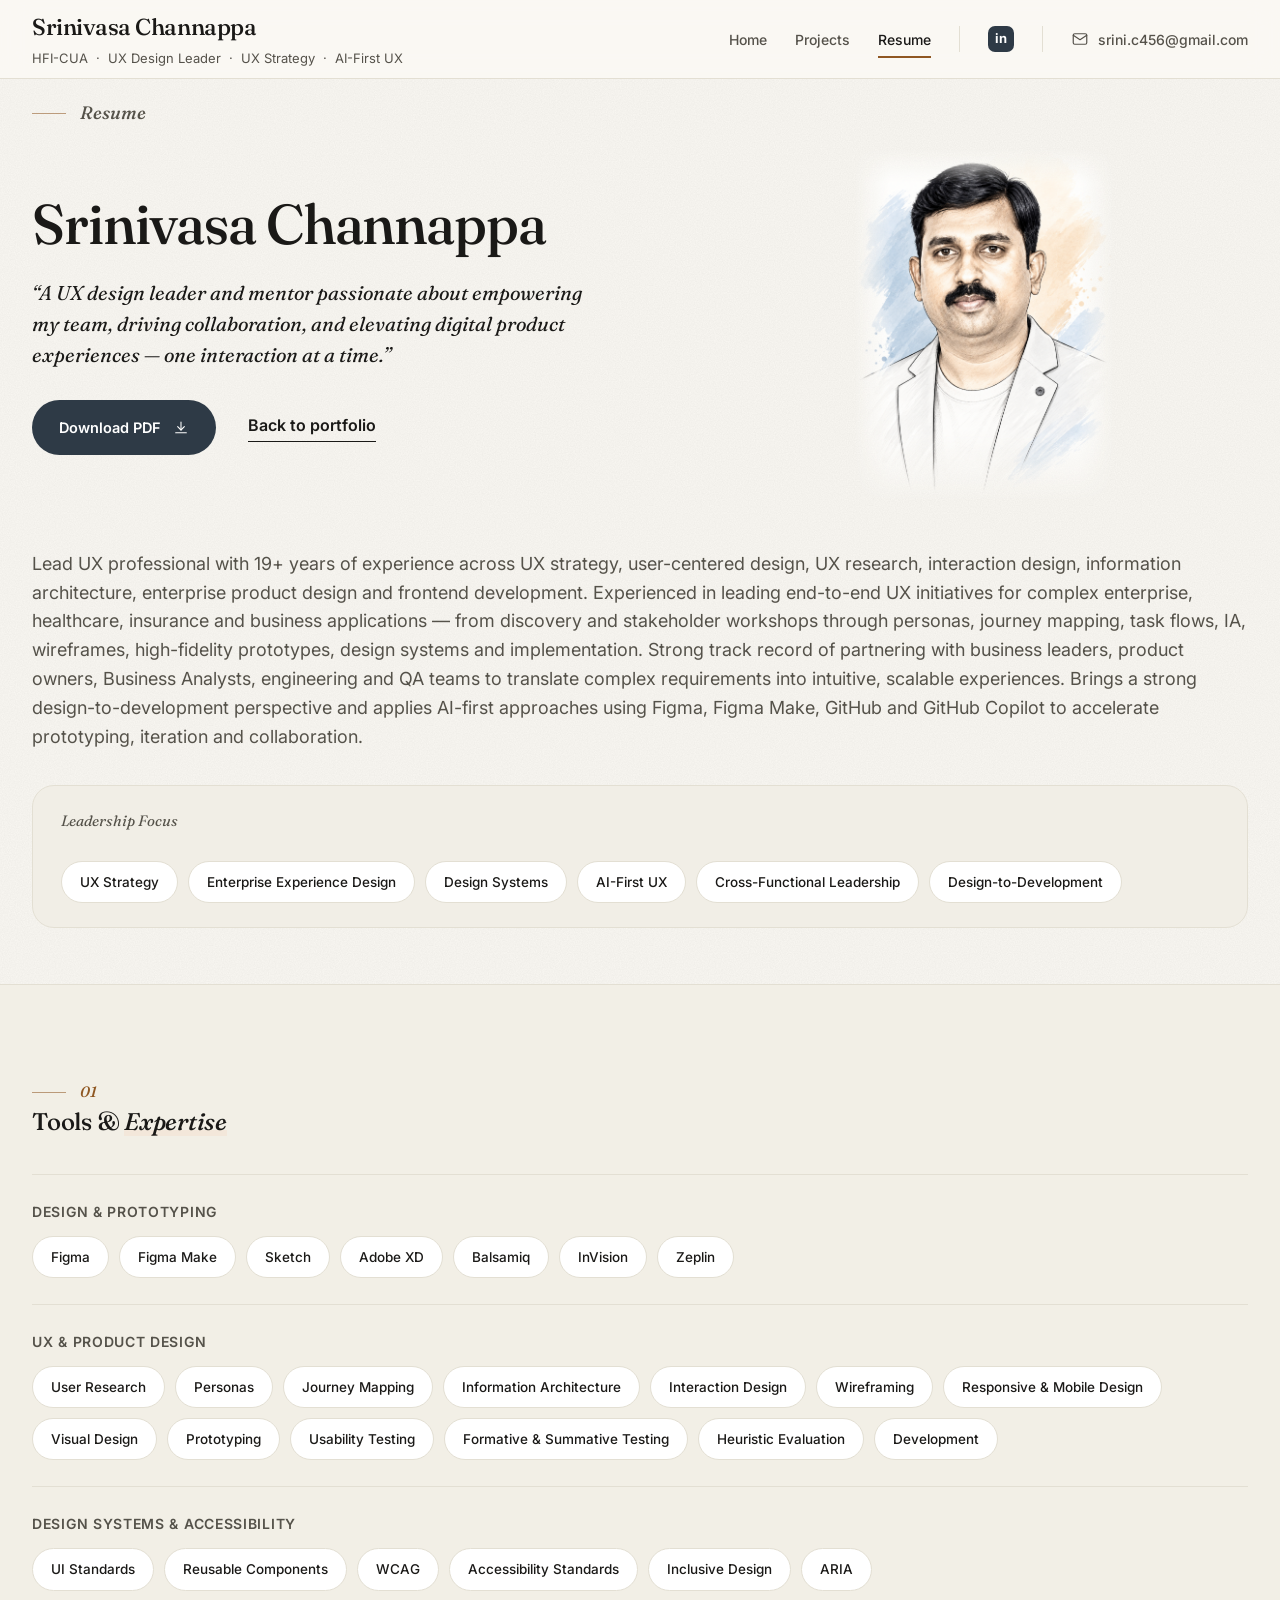
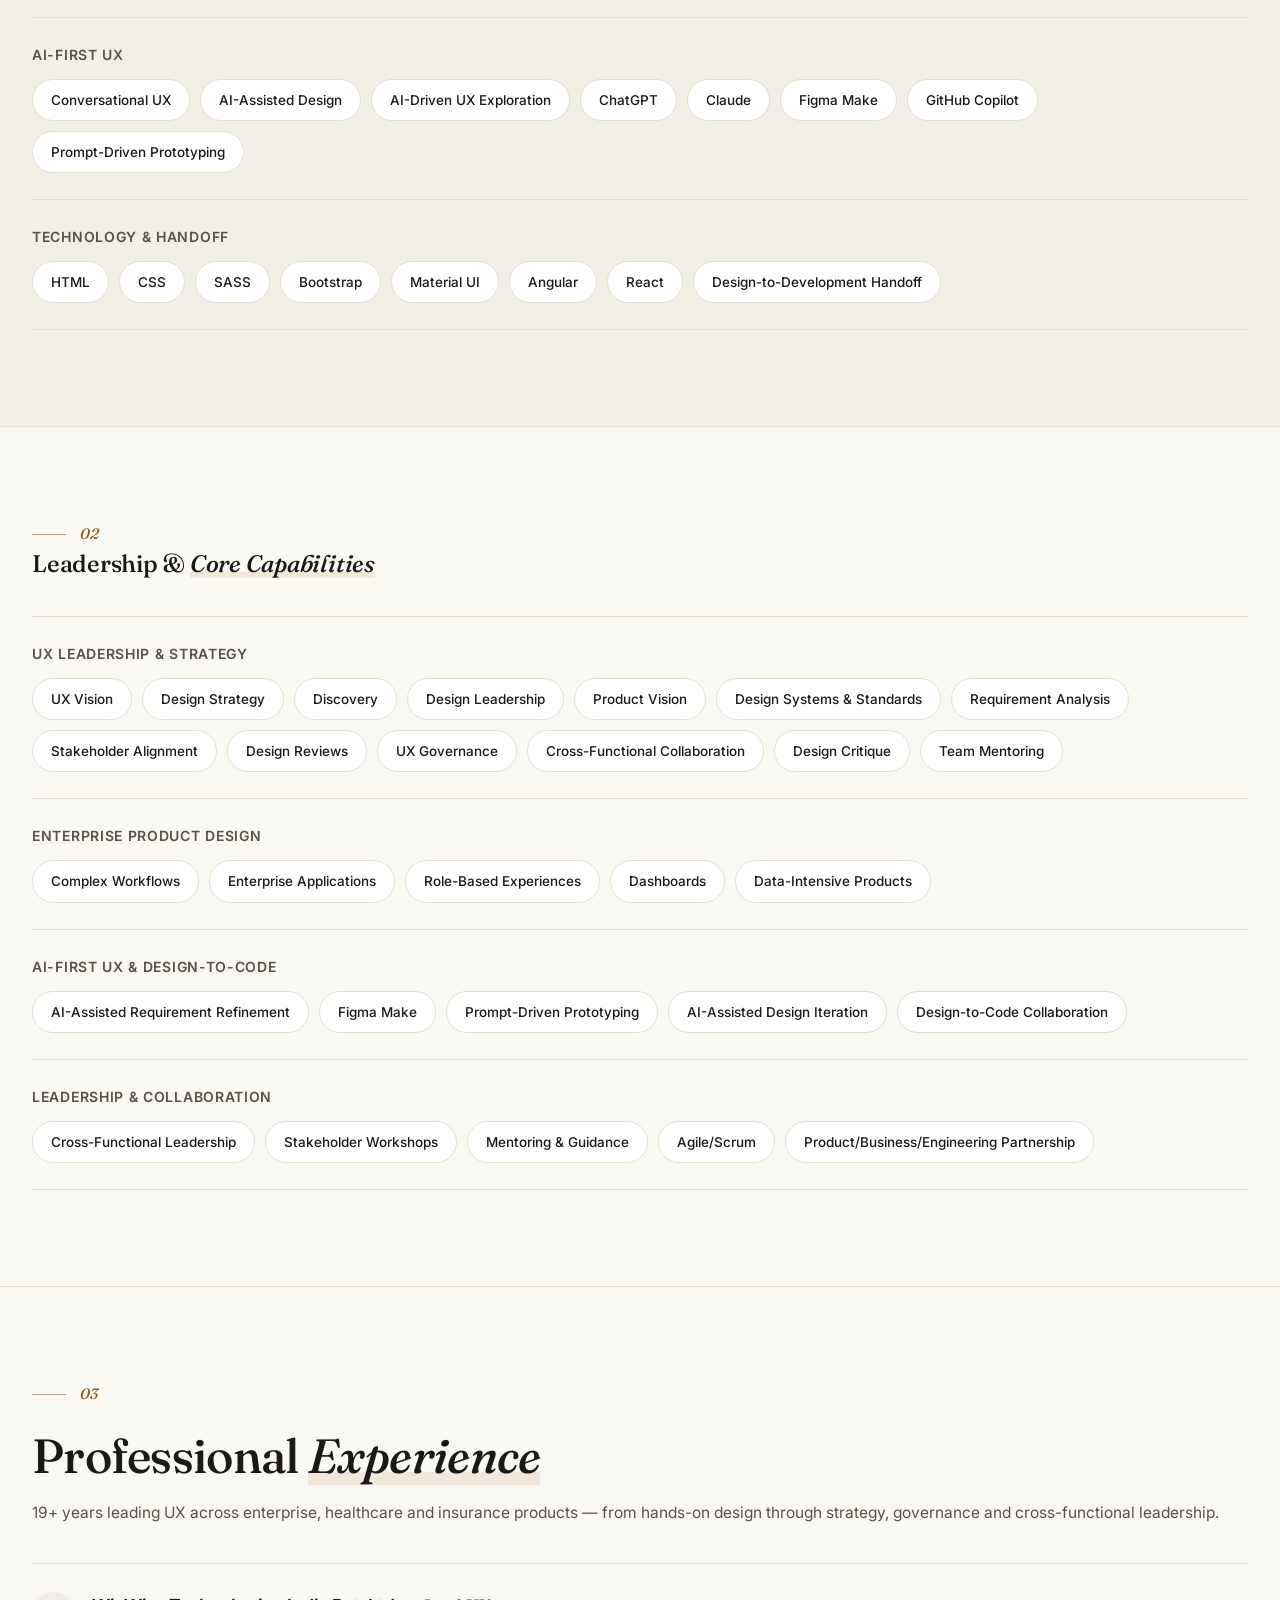
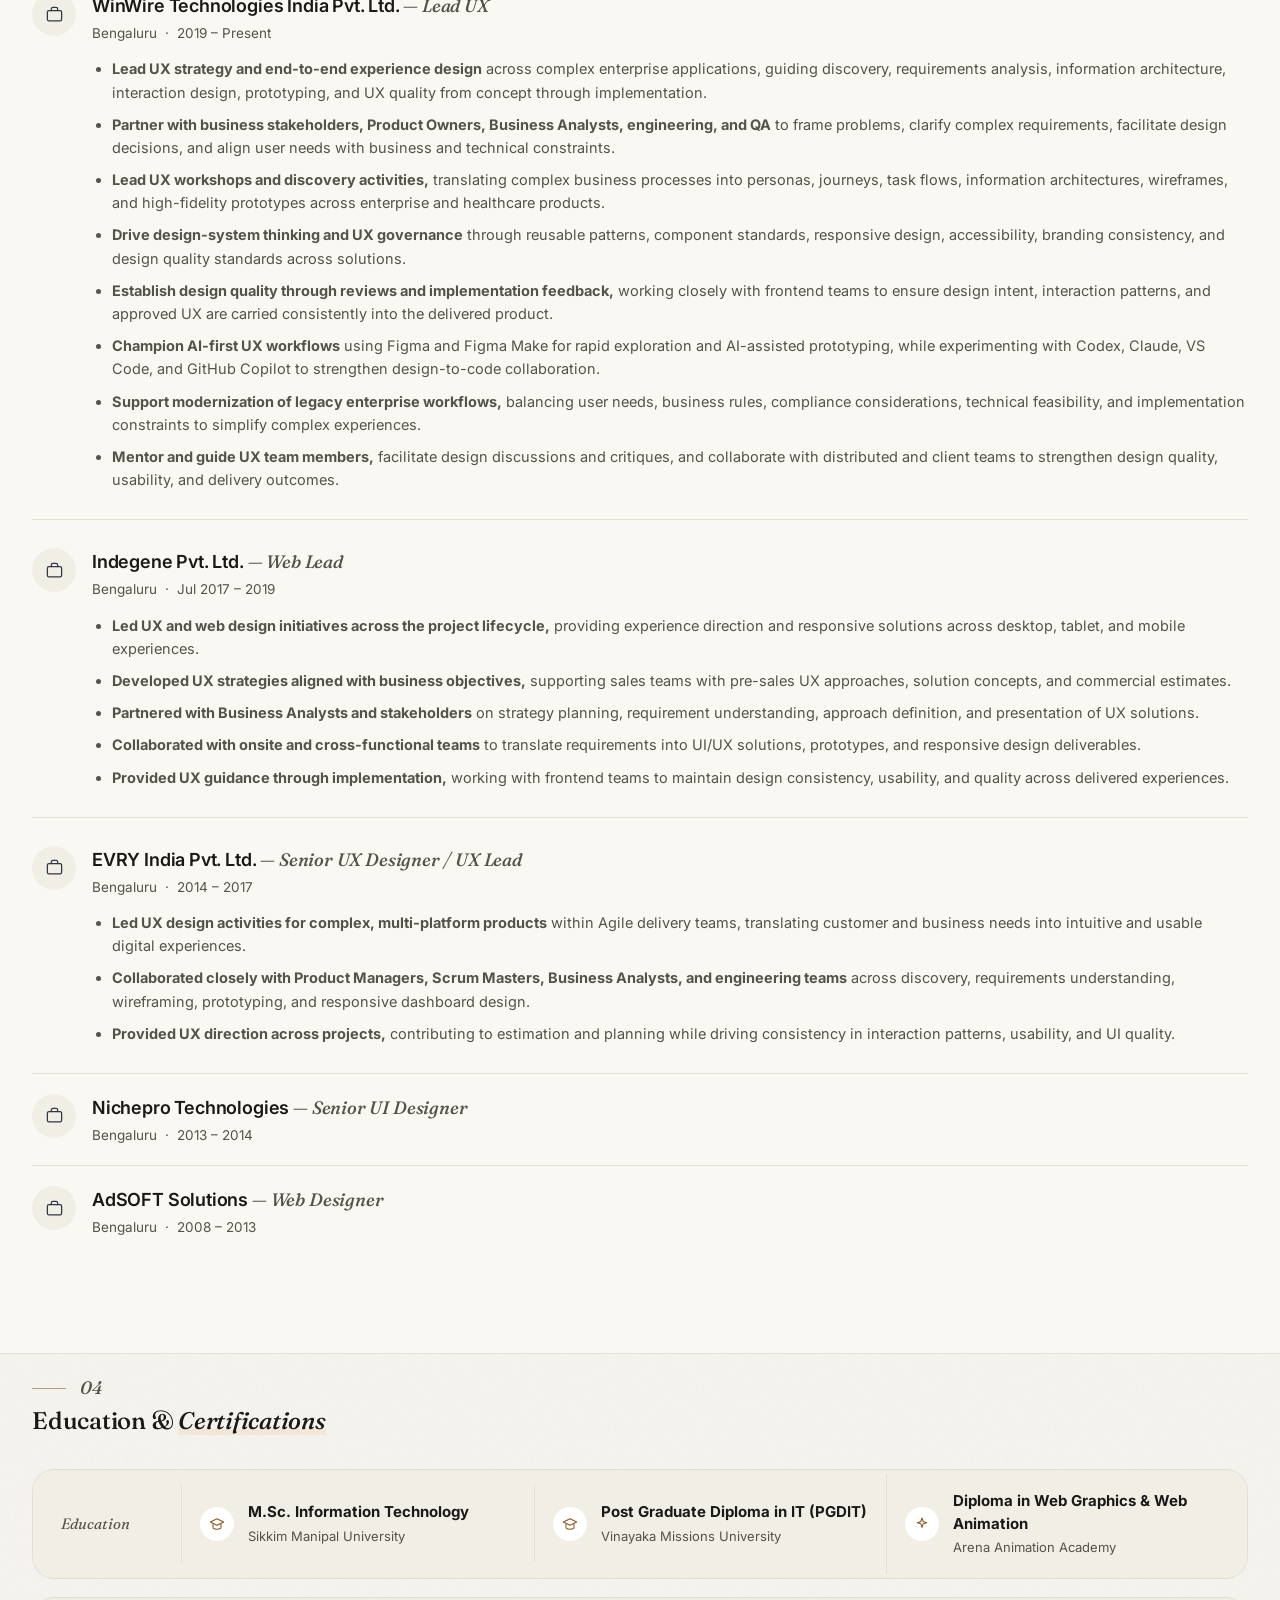
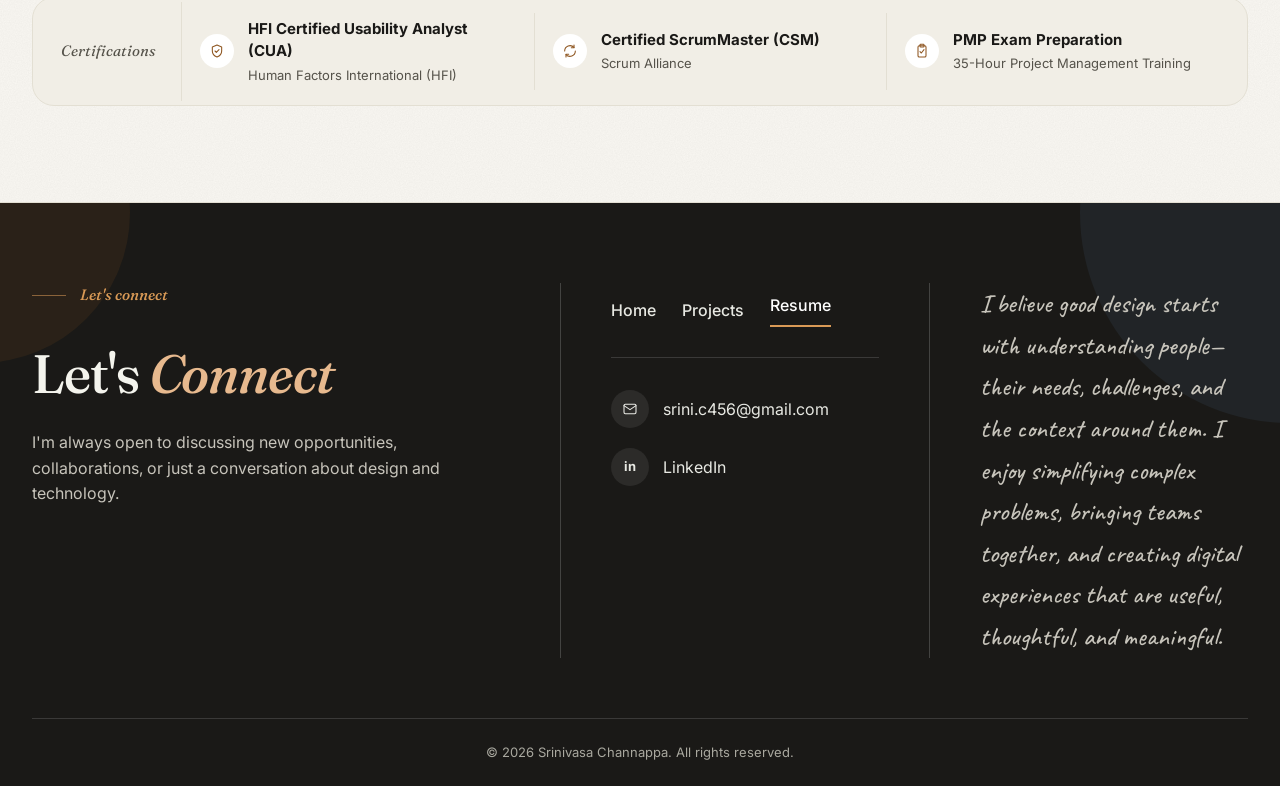
==== resume.html @ 7281a4af "updated resume page" ====
<!DOCTYPE html>
<html lang="en">
<head>
  <meta charset="UTF-8" />
  <meta name="viewport" content="width=device-width, initial-scale=1.0" />
  <meta name="description" content="Srinivasa Channappa — resume. 19+ years leading UX strategy, enterprise product design and AI-first UX practice." />
  <title>Resume | Srinivasa Channappa</title>
  <link rel="preconnect" href="https://fonts.googleapis.com">
  <link rel="preconnect" href="https://fonts.gstatic.com" crossorigin>
  <link href="https://fonts.googleapis.com/css2?family=Fraunces:ital,opsz,wght@0,9..144,400;0,9..144,500;0,9..144,600;1,9..144,500&family=Inter:wght@400;500;600;700&family=Caveat:wght@500;600&display=swap" rel="stylesheet">
  <link rel="stylesheet" href="styles.css?v=4" />
</head>
<body id="top">

<a class="skip-link" href="#main">Skip to main content</a>

<!-- Icon sprite: all interface icons are real inline SVGs (aria-hidden, paired with visible/labelled text) rather than Unicode glyphs. -->
<svg class="sprite" aria-hidden="true" focusable="false">
  <defs>
    <symbol id="icon-menu" viewBox="0 0 24 24"><line x1="3" y1="6" x2="21" y2="6"/><line x1="3" y1="12" x2="21" y2="12"/><line x1="3" y1="18" x2="21" y2="18"/></symbol>
    <symbol id="icon-close" viewBox="0 0 24 24"><line x1="5" y1="5" x2="19" y2="19"/><line x1="19" y1="5" x2="5" y2="19"/></symbol>
    <symbol id="icon-mail" viewBox="0 0 24 24"><rect x="3" y="5" width="18" height="14" rx="2"/><polyline points="3,7 12,13 21,7"/></symbol>
    <symbol id="icon-arrow-right" viewBox="0 0 24 24"><line x1="4" y1="12" x2="19" y2="12"/><polyline points="13,6 19,12 13,18"/></symbol>
    <symbol id="icon-arrow-up" viewBox="0 0 24 24"><line x1="12" y1="20" x2="12" y2="5"/><polyline points="6,11 12,5 18,11"/></symbol>
    <symbol id="icon-download" viewBox="0 0 24 24"><line x1="12" y1="3" x2="12" y2="15"/><polyline points="7,10 12,15 17,10"/><line x1="4" y1="19" x2="20" y2="19"/></symbol>
    <symbol id="icon-shield" viewBox="0 0 24 24"><path d="M12 3l7 3v6c0 4.5-3 7.5-7 9-4-1.5-7-4.5-7-9V6z"/><polyline points="9,12 11,14 15,10"/></symbol>
    <symbol id="icon-refresh" viewBox="0 0 24 24"><path d="M4 12a8 8 0 0 1 14-5.3M20 12a8 8 0 0 1-14 5.3"/><polyline points="18,3 18,7 14,7"/><polyline points="6,21 6,17 10,17"/></symbol>
    <symbol id="icon-clipboard" viewBox="0 0 24 24"><rect x="6" y="4" width="12" height="17" rx="2"/><rect x="9" y="2" width="6" height="4" rx="1"/><polyline points="9,13 11,15 15,10"/></symbol>
    <symbol id="icon-compass" viewBox="0 0 24 24"><circle cx="12" cy="12" r="9"/><polygon points="14.5,9.5 12,12 9.5,14.5"/></symbol>
    <symbol id="icon-layers" viewBox="0 0 24 24"><polyline points="12,3 21,8 12,13 3,8 12,3"/><polyline points="3,13 12,18 21,13"/></symbol>
    <symbol id="icon-search" viewBox="0 0 24 24"><circle cx="10.5" cy="10.5" r="6.5"/><line x1="15.3" y1="15.3" x2="21" y2="21"/></symbol>
    <symbol id="icon-grid" viewBox="0 0 24 24"><rect x="3" y="3" width="8" height="8" rx="1.5"/><rect x="13" y="3" width="8" height="8" rx="1.5"/><rect x="3" y="13" width="8" height="8" rx="1.5"/><rect x="13" y="13" width="8" height="8" rx="1.5"/></symbol>
    <symbol id="icon-users" viewBox="0 0 24 24"><circle cx="9" cy="8" r="3.3"/><path d="M3 20c0-3.3 2.7-6 6-6s6 2.7 6 6"/><circle cx="17" cy="9" r="2.6"/><path d="M15.5 14.2c2.6.4 4.5 2.6 4.5 5.3"/></symbol>
    <symbol id="icon-sparkle" viewBox="0 0 24 24"><path d="M12 3l1.8 5.2L19 10l-5.2 1.8L12 17l-1.8-5.2L5 10l5.2-1.8L12 3z"/></symbol>
    <symbol id="icon-target" viewBox="0 0 24 24"><circle cx="12" cy="12" r="8.5"/><circle cx="12" cy="12" r="5"/><circle cx="12" cy="12" r="1.4" fill="currentColor" stroke="none"/></symbol>
    <symbol id="icon-graduate" viewBox="0 0 24 24"><path d="M12 4L2 9l10 5 10-5-10-5z"/><path d="M6 11.5V17c0 1.4 2.7 3 6 3s6-1.6 6-3v-5.5"/></symbol>
    <symbol id="icon-briefcase" viewBox="0 0 24 24"><rect x="3" y="7" width="18" height="13" rx="2"/><path d="M8 7V5a2 2 0 0 1 2-2h4a2 2 0 0 1 2 2v2"/></symbol>
  </defs>
</svg>

<header class="site-header">
  <div class="container nav-wrap">
    <a class="brand" href="index.html" aria-label="Srinivasa Channappa, home">
      <strong>Srinivasa Channappa</strong>
      <span>HFI-CUA &nbsp;·&nbsp; UX Design Leader &nbsp;·&nbsp; UX Strategy &nbsp;·&nbsp; AI-First UX</span>
    </a>

    <button class="menu-toggle" id="menuToggle" aria-label="Open navigation menu" aria-expanded="false" aria-controls="primaryNav">
      <svg class="icon icon-open" aria-hidden="true"><use href="#icon-menu"/></svg>
      <svg class="icon icon-close" aria-hidden="true"><use href="#icon-close"/></svg>
    </button>

    <nav class="main-nav" id="primaryNav" aria-label="Primary">
      <a href="index.html">Home</a>
      <a href="index.html#work">Projects</a>
      <a class="active" href="resume.html" aria-current="page">Resume</a>
      <span class="nav-divider" role="presentation"></span>
      <a class="nav-icon" href="https://www.linkedin.com/" target="_blank" rel="noopener" aria-label="Srinivasa on LinkedIn (opens in a new tab)">in</a>
      <span class="nav-divider" role="presentation"></span>
      <a class="email-link" href="mailto:srini.c456@gmail.com"><svg class="icon" aria-hidden="true"><use href="#icon-mail"/></svg><span>srini.c456@gmail.com</span></a>
    </nav>
  </div>
</header>

<main id="main">
  <!-- RESUME HERO -->
  <section class="hero section resume-hero">
    <div class="container">
      <p class="section-number"><span aria-hidden="true"></span>Resume</p>
      <div class="hero-grid resume-hero-grid">
        <div>
          <h1>Srinivasa Channappa</h1>
          <p class="resume-quote">&ldquo;A UX design leader and mentor passionate about empowering my team, driving collaboration, and elevating digital product experiences &mdash; one interaction at a time.&rdquo;</p>
          <div class="hero-actions">
            <a class="btn btn-dark" href="assets/Srinivasa-Channappa-Resume.pdf" download>Download PDF <svg class="icon" aria-hidden="true"><use href="#icon-download"/></svg></a>
            <a class="text-link" href="index.html">Back to portfolio</a>
          </div>
        </div>
        <div class="resume-portrait-wrap">
          <div class="resume-portrait" role="img" aria-label="Portrait of Srinivasa Channappa">
            <img src="assets/resume-portrait.png" alt="" />
          </div>
        </div>
      </div>
      <p class="resume-lede">Lead UX professional with 19+ years of experience across UX strategy, user-centered design, UX research, interaction design, information architecture, enterprise product design and frontend development. Experienced in leading end-to-end UX initiatives for complex enterprise, healthcare, insurance and business applications &mdash; from discovery and stakeholder workshops through personas, journey mapping, task flows, IA, wireframes, high-fidelity prototypes, design systems and implementation. Strong track record of partnering with business leaders, product owners, Business Analysts, engineering and QA teams to translate complex requirements into intuitive, scalable experiences. Brings a strong design-to-development perspective and applies AI-first approaches using Figma, Figma Make, GitHub and GitHub Copilot to accelerate prototyping, iteration and collaboration.</p>

      <div class="leadership-focus">
        <span class="focus-title">Leadership Focus</span>
        <div class="tag-cloud focus-cloud">
          <span class="tag-chip">UX Strategy</span>
          <span class="tag-chip">Enterprise Experience Design</span>
          <span class="tag-chip">Design Systems</span>
          <span class="tag-chip">AI-First UX</span>
          <span class="tag-chip">Cross-Functional Leadership</span>
          <span class="tag-chip">Design-to-Development</span>
        </div>
      </div>
    </div>
  </section>

  <!-- TOOLS & EXPERTISE -->
  <section class="section bring" id="tools">
    <div class="container">
      <p class="section-number"><span aria-hidden="true"></span>01</p>
      <h2>Tools &amp; <em class="hl">Expertise</em></h2>

      <div class="tool-groups">
        <div class="tool-group">
          <h3>Design &amp; Prototyping</h3>
          <div class="tag-cloud"><span class="tag-chip">Figma</span><span class="tag-chip">Figma Make</span><span class="tag-chip">Sketch</span><span class="tag-chip">Adobe XD</span><span class="tag-chip">Balsamiq</span><span class="tag-chip">InVision</span><span class="tag-chip">Zeplin</span></div>
        </div>
        <div class="tool-group">
          <h3>UX &amp; Product Design</h3>
          <div class="tag-cloud"><span class="tag-chip">User Research</span><span class="tag-chip">Personas</span><span class="tag-chip">Journey Mapping</span><span class="tag-chip">Information Architecture</span><span class="tag-chip">Interaction Design</span><span class="tag-chip">Wireframing</span><span class="tag-chip">Responsive &amp; Mobile Design</span><span class="tag-chip">Visual Design</span><span class="tag-chip">Prototyping</span><span class="tag-chip">Usability Testing</span><span class="tag-chip">Formative &amp; Summative Testing</span><span class="tag-chip">Heuristic Evaluation</span><span class="tag-chip">Development</span></div>
        </div>
        <div class="tool-group">
          <h3>Design Systems &amp; Accessibility</h3>
          <div class="tag-cloud"><span class="tag-chip">UI Standards</span><span class="tag-chip">Reusable Components</span><span class="tag-chip">WCAG</span><span class="tag-chip">Accessibility Standards</span><span class="tag-chip">Inclusive Design</span><span class="tag-chip">ARIA</span></div>
        </div>
        <div class="tool-group">
          <h3>AI-First UX</h3>
          <div class="tag-cloud"><span class="tag-chip">Conversational UX</span><span class="tag-chip">AI-Assisted Design</span><span class="tag-chip">AI-Driven UX Exploration</span><span class="tag-chip">ChatGPT</span><span class="tag-chip">Claude</span><span class="tag-chip">Figma Make</span><span class="tag-chip">GitHub Copilot</span><span class="tag-chip">Prompt-Driven Prototyping</span></div>
        </div>
        <div class="tool-group">
          <h3>Technology &amp; Handoff</h3>
          <div class="tag-cloud"><span class="tag-chip">HTML</span><span class="tag-chip">CSS</span><span class="tag-chip">SASS</span><span class="tag-chip">Bootstrap</span><span class="tag-chip">Material UI</span><span class="tag-chip">Angular</span><span class="tag-chip">React</span><span class="tag-chip">Design-to-Development Handoff</span></div>
        </div>
      </div>
    </div>
  </section>

  <!-- LEADERSHIP & CORE CAPABILITIES -->
  <section class="section" id="capabilities">
    <div class="container">
      <p class="section-number"><span aria-hidden="true"></span>02</p>
      <h2>Leadership &amp; <em class="hl">Core Capabilities</em></h2>
      <div class="tool-groups capabilities-groups">
        <div class="tool-group">
          <h3>UX Leadership &amp; Strategy</h3>
          <div class="tag-cloud"><span class="tag-chip">UX Vision</span><span class="tag-chip">Design Strategy</span><span class="tag-chip">Discovery</span><span class="tag-chip">Design Leadership</span><span class="tag-chip">Product Vision</span><span class="tag-chip">Design Systems &amp; Standards</span><span class="tag-chip">Requirement Analysis</span><span class="tag-chip">Stakeholder Alignment</span><span class="tag-chip">Design Reviews</span><span class="tag-chip">UX Governance</span><span class="tag-chip">Cross-Functional Collaboration</span><span class="tag-chip">Design Critique</span><span class="tag-chip">Team Mentoring</span></div>
        </div>
        <div class="tool-group">
          <h3>Enterprise Product Design</h3>
          <div class="tag-cloud"><span class="tag-chip">Complex Workflows</span><span class="tag-chip">Enterprise Applications</span><span class="tag-chip">Role-Based Experiences</span><span class="tag-chip">Dashboards</span><span class="tag-chip">Data-Intensive Products</span></div>
        </div>
        <div class="tool-group">
          <h3>AI-First UX &amp; Design-to-Code</h3>
          <div class="tag-cloud"><span class="tag-chip">AI-Assisted Requirement Refinement</span><span class="tag-chip">Figma Make</span><span class="tag-chip">Prompt-Driven Prototyping</span><span class="tag-chip">AI-Assisted Design Iteration</span><span class="tag-chip">Design-to-Code Collaboration</span></div>
        </div>
        <div class="tool-group">
          <h3>Leadership &amp; Collaboration</h3>
          <div class="tag-cloud"><span class="tag-chip">Cross-Functional Leadership</span><span class="tag-chip">Stakeholder Workshops</span><span class="tag-chip">Mentoring &amp; Guidance</span><span class="tag-chip">Agile/Scrum</span><span class="tag-chip">Product/Business/Engineering Partnership</span></div>
        </div>
      </div>
    </div>
  </section>

  <!-- PROFESSIONAL EXPERIENCE -->
  <section class="section process" id="experience">
    <div class="container">
      <p class="section-number"><span aria-hidden="true"></span>03</p>
      <div class="process-heading">
        <h2>Professional <em class="hl">Experience</em></h2>
        <p>19+ years leading UX across enterprise, healthcare and insurance products — from hands-on design through strategy, governance and cross-functional leadership.</p>
      </div>

      <ol class="exp-timeline">
        <li class="exp-entry">
          <div class="exp-head">
            <div class="exp-icon" aria-hidden="true"><svg class="icon"><use href="#icon-briefcase"/></svg></div>
            <div>
              <h3>WinWire Technologies India Pvt. Ltd. <span>— Lead UX</span></h3>
              <p class="exp-meta">Bengaluru &nbsp;·&nbsp; 2019 – Present</p>
            </div>
          </div>
          <ul>
            <li><b>Lead UX strategy and end-to-end experience design</b> across complex enterprise applications, guiding discovery, requirements analysis, information architecture, interaction design, prototyping, and UX quality from concept through implementation.</li>
            <li><b>Partner with business stakeholders, Product Owners, Business Analysts, engineering, and QA</b> to frame problems, clarify complex requirements, facilitate design decisions, and align user needs with business and technical constraints.</li>
            <li><b>Lead UX workshops and discovery activities,</b> translating complex business processes into personas, journeys, task flows, information architectures, wireframes, and high-fidelity prototypes across enterprise and healthcare products.</li>
            <li><b>Drive design-system thinking and UX governance</b> through reusable patterns, component standards, responsive design, accessibility, branding consistency, and design quality standards across solutions.</li>
            <li><b>Establish design quality through reviews and implementation feedback,</b> working closely with frontend teams to ensure design intent, interaction patterns, and approved UX are carried consistently into the delivered product.</li>
            <li><b>Champion AI-first UX workflows</b> using Figma and Figma Make for rapid exploration and AI-assisted prototyping, while experimenting with Codex, Claude, VS Code, and GitHub Copilot to strengthen design-to-code collaboration.</li>
            <li><b>Support modernization of legacy enterprise workflows,</b> balancing user needs, business rules, compliance considerations, technical feasibility, and implementation constraints to simplify complex experiences.</li>
            <li><b>Mentor and guide UX team members,</b> facilitate design discussions and critiques, and collaborate with distributed and client teams to strengthen design quality, usability, and delivery outcomes.</li>
          </ul>
        </li>

        <li class="exp-entry">
          <div class="exp-head">
            <div class="exp-icon" aria-hidden="true"><svg class="icon"><use href="#icon-briefcase"/></svg></div>
            <div>
              <h3>Indegene Pvt. Ltd. <span>— Web Lead</span></h3>
              <p class="exp-meta">Bengaluru &nbsp;·&nbsp; Jul 2017 – 2019</p>
            </div>
          </div>
          <ul>
            <li><b>Led UX and web design initiatives across the project lifecycle,</b> providing experience direction and responsive solutions across desktop, tablet, and mobile experiences.</li>
            <li><b>Developed UX strategies aligned with business objectives,</b> supporting sales teams with pre-sales UX approaches, solution concepts, and commercial estimates.</li>
            <li><b>Partnered with Business Analysts and stakeholders</b> on strategy planning, requirement understanding, approach definition, and presentation of UX solutions.</li>
            <li><b>Collaborated with onsite and cross-functional teams</b> to translate requirements into UI/UX solutions, prototypes, and responsive design deliverables.</li>
            <li><b>Provided UX guidance through implementation,</b> working with frontend teams to maintain design consistency, usability, and quality across delivered experiences.</li>
          </ul>
        </li>

        <li class="exp-entry">
          <div class="exp-head">
            <div class="exp-icon" aria-hidden="true"><svg class="icon"><use href="#icon-briefcase"/></svg></div>
            <div>
              <h3>EVRY India Pvt. Ltd. <span>— Senior UX Designer / UX Lead</span></h3>
              <p class="exp-meta">Bengaluru &nbsp;·&nbsp; 2014 – 2017</p>
            </div>
          </div>
          <ul>
            <li><b>Led UX design activities for complex, multi-platform products</b> within Agile delivery teams, translating customer and business needs into intuitive and usable digital experiences.</li>
            <li><b>Collaborated closely with Product Managers, Scrum Masters, Business Analysts, and engineering teams</b> across discovery, requirements understanding, wireframing, prototyping, and responsive dashboard design.</li>
            <li><b>Provided UX direction across projects,</b> contributing to estimation and planning while driving consistency in interaction patterns, usability, and UI quality.</li>
          </ul>
        </li>

        <li class="exp-entry exp-entry-compact">
          <div class="exp-head">
            <div class="exp-icon" aria-hidden="true"><svg class="icon"><use href="#icon-briefcase"/></svg></div>
            <div>
              <h3>Nichepro Technologies <span>— Senior UI Designer</span></h3>
              <p class="exp-meta">Bengaluru &nbsp;·&nbsp; 2013 – 2014</p>
            </div>
          </div>
        </li>

        <li class="exp-entry exp-entry-compact">
          <div class="exp-head">
            <div class="exp-icon" aria-hidden="true"><svg class="icon"><use href="#icon-briefcase"/></svg></div>
            <div>
              <h3>AdSOFT Solutions <span>— Web Designer</span></h3>
              <p class="exp-meta">Bengaluru &nbsp;·&nbsp; 2008 – 2013</p>
            </div>
          </div>
        </li>
      </ol>
    </div>
  </section>

  <!-- EDUCATION & CERTIFICATIONS -->
  <section class="hero section" id="credentials-section">
    <div class="container">
      <p class="section-number"><span aria-hidden="true"></span>04</p>
      <h2>Education &amp; <em class="hl">Certifications</em></h2>
    </div>
    <div class="container credentials-wrap">
      <div class="credentials credentials-3">
        <span class="cred-title">Education</span>
        <div class="cred"><span class="cred-icon"><svg class="icon" aria-hidden="true"><use href="#icon-graduate"/></svg></span><span><strong>M.Sc. Information Technology</strong><small>Sikkim Manipal University</small></span></div>
        <div class="cred"><span class="cred-icon"><svg class="icon" aria-hidden="true"><use href="#icon-graduate"/></svg></span><span><strong>Post Graduate Diploma in IT (PGDIT)</strong><small>Vinayaka Missions University</small></span></div>
        <div class="cred"><span class="cred-icon"><svg class="icon" aria-hidden="true"><use href="#icon-sparkle"/></svg></span><span><strong>Diploma in Web Graphics &amp; Web Animation</strong><small>Arena Animation Academy</small></span></div>
      </div>
    </div>
    <div class="container credentials-wrap">
      <div class="credentials credentials-3">
        <span class="cred-title">Certifications</span>
        <div class="cred"><span class="cred-icon"><svg class="icon" aria-hidden="true"><use href="#icon-shield"/></svg></span><span><strong>HFI Certified Usability Analyst (CUA)</strong><small>Human Factors International (HFI)</small></span></div>
        <div class="cred"><span class="cred-icon"><svg class="icon" aria-hidden="true"><use href="#icon-refresh"/></svg></span><span><strong>Certified ScrumMaster (CSM)</strong><small>Scrum Alliance</small></span></div>
        <div class="cred"><span class="cred-icon"><svg class="icon" aria-hidden="true"><use href="#icon-clipboard"/></svg></span><span><strong>PMP Exam Preparation</strong><small>35-Hour Project Management Training</small></span></div>
      </div>
    </div>
  </section>
</main>

<!-- FOOTER -->
<footer class="footer" id="contact">
  <div class="container footer-main">
    <div class="footer-copy">
      <p class="eyebrow"><span aria-hidden="true"></span>Let's connect</p>
      <h2>Let's <em class="hl">Connect</em></h2>
      <p>I'm always open to discussing new opportunities, collaborations, or just a conversation about design and technology.</p>
    </div>
    <div class="footer-contact">
      <nav class="footer-links" aria-label="Footer">
        <a href="index.html">Home</a><a href="index.html#work">Projects</a><a class="active" href="resume.html" aria-current="page">Resume</a>
      </nav>
      <a href="mailto:srini.c456@gmail.com"><span class="footer-icon"><svg class="icon" aria-hidden="true"><use href="#icon-mail"/></svg></span> srini.c456@gmail.com</a>
      <a href="https://www.linkedin.com/" target="_blank" rel="noopener"><span class="footer-icon" aria-hidden="true">in</span> LinkedIn</a>
    </div>
    <div class="footer-note">
      <p class="handwritten">I believe good design starts with understanding people&mdash;their needs, challenges, and the context around them. I enjoy simplifying complex problems, bringing teams together, and creating digital experiences that are useful, thoughtful, and meaningful.</p>
    </div>
  </div>
  <div class="container footer-bottom">
    <span>© 2026 Srinivasa Channappa. All rights reserved.</span>
  </div>
</footer>

<button class="to-top" id="toTop" aria-label="Scroll back to top"><svg class="icon" aria-hidden="true"><use href="#icon-arrow-up"/></svg></button>
<div class="toast" id="toast" role="status" aria-live="polite"></div>
<script src="script.js?v=4"></script>
</body>
</html>
---- styles.css ----
/* =========================================================
   Design tokens — warm editorial palette, verified WCAG AA
   ========================================================= */
:root{
  --paper:#faf8f3;       /* page background */
  --surface:#ffffff;     /* card surfaces */
  --surface-2:#f1eee6;   /* soft section tint / icon chips */
  --ink:#1a1917;         /* primary text */
  --ink-2:#55524a;       /* secondary text */
  --line:#e3dfd3;        /* hairline borders, decorative */
  --line-strong:#cfc9b8; /* functional borders (hover states) */
  --brand:#2e3a46;       /* deep slate — primary accent, buttons */
  --brand-dark:#1f2830;  /* brand hover */
  --brand-soft:#e4e8ea;  /* brand tint background */
  --accent:#8f5722;      /* warm clay — used sparingly */
  --accent-soft:#f3e7da; /* accent tint background */
  --footer-bg:#1a1917;
  --footer-ink-2:#c7c4bb;
  --band:#f2efe6;        /* alternate section band, one notch deeper than paper */
  --focus:#1450c4;       /* visible focus ring, meets 3:1 on paper & white */
  --max:1224px;
  --radius-lg:22px;
  --radius-md:16px;
  --shadow:0 10px 30px rgba(26,25,23,.08);
  --shadow-lift:0 18px 42px -16px rgba(26,25,23,.26);
  --ease:cubic-bezier(.22,.61,.36,1);
}

/* =========================================================
   Base
   ========================================================= */
*{box-sizing:border-box}
html{scroll-behavior:smooth}
body{
  margin:0;background:var(--paper);color:var(--ink);
  font-family:'Inter',-apple-system,BlinkMacSystemFont,'Segoe UI',sans-serif;
  -webkit-font-smoothing:antialiased;line-height:1.5;
}
a{color:inherit;text-decoration:none}
button{font:inherit;cursor:pointer;background:none}
img{max-width:100%;display:block}
h1,h2,h3,h4{font-family:'Fraunces',Georgia,serif;font-weight:500;letter-spacing:-.01em;margin:0}
.container{width:min(var(--max),calc(100% - 64px));margin:auto}
.section{position:relative;padding:96px 0;border-bottom:1px solid var(--line)}
/* Alternating background bands so each fold reads as its own segment while scrolling */
.bring{background:var(--band)}
.work{background:var(--band)}

/* Skip link */
.skip-link{
  position:absolute;left:16px;top:-60px;z-index:1000;background:var(--ink);color:#fff;
  padding:12px 20px;border-radius:10px;font-size:14px;font-weight:600;transition:top .2s var(--ease);
}
.skip-link:focus{top:16px}

/* Focus visibility — consistent, high-contrast ring everywhere */
:focus{outline:none}
a:focus-visible,button:focus-visible,[tabindex]:focus-visible,input:focus-visible{
  outline:2.5px solid var(--focus);outline-offset:3px;border-radius:6px;
}
.portrait-ring:focus-visible{outline-offset:6px}

/* Icons */
.icon{width:18px;height:18px;fill:none;stroke:currentColor;stroke-width:1.6;stroke-linecap:round;stroke-linejoin:round;flex:none;vertical-align:-3px}
.sprite{position:absolute;width:0;height:0;overflow:hidden}

/* =========================================================
   Header
   ========================================================= */
.site-header{position:sticky;top:0;z-index:100;background:rgba(250,248,243,.92);backdrop-filter:blur(14px);border-bottom:1px solid var(--line)}
.nav-wrap{min-height:78px;display:flex;align-items:center;justify-content:space-between;gap:30px}
.brand{display:flex;flex-direction:column;gap:5px}
.brand strong{font-family:'Fraunces',serif;font-size:23px;letter-spacing:-.02em;font-weight:500}
.brand span{font-size:13px;color:var(--ink-2)}
.main-nav{display:flex;align-items:center;gap:28px;font-size:14px;font-weight:500;color:var(--ink-2)}
.main-nav a{position:relative;padding:10px 0}
.main-nav a:hover,.main-nav .active{color:var(--ink)}
.main-nav .active:after{content:"";position:absolute;left:0;right:0;bottom:2px;height:2px;background:var(--accent)}
.nav-icon{width:26px;height:26px;border-radius:7px;background:var(--brand);color:#fff!important;display:grid;place-items:center;font-weight:700;font-size:13px;padding:0!important}
.nav-icon:hover{background:var(--brand-dark)}
.nav-divider{height:26px;width:1px;background:var(--line)}
.email-link{display:flex;align-items:center;gap:9px}
.menu-toggle{display:none;border:0;padding:6px;color:var(--ink);border-radius:8px}
.menu-toggle .icon{width:22px;height:22px}
.menu-toggle .icon-close{display:none}
.menu-toggle[aria-expanded="true"] .icon-open{display:none}
.menu-toggle[aria-expanded="true"] .icon-close{display:inline-block}

/* =========================================================
   Hero
   ========================================================= */
.hero{padding-top:20px;position:relative}
.hero::before{
  content:"";position:absolute;inset:0;
  background-image:url("[data-uri]");
  background-repeat:repeat;background-size:220px 220px;opacity:.05;mix-blend-mode:multiply;pointer-events:none;z-index:0;
}
.hero > .container{position:relative;z-index:1}
.hero-grid{display:grid;grid-template-columns:1.05fr .95fr;min-height:500px;align-items:center;gap:35px}

.eyebrow,.section-number{
  font-family:'Fraunces',serif;font-style:italic;font-size:15px;color:var(--accent);
  display:flex;align-items:center;gap:14px;margin:0;font-weight:500;
}
.eyebrow span,.section-number span{width:34px;height:1px;background:var(--accent);display:inline-block;opacity:.55}

.hero h1{font-size:56px;line-height:1.08;letter-spacing:-.02em;margin:30px 0 22px;max-width:700px;font-weight:500}
.hero p{font-size:18px;line-height:1.6;color:var(--ink-2);max-width:640px;margin:0}
.love-line{font-family:'Fraunces',serif;font-style:italic;font-size:22px!important;color:var(--ink)!important;margin-top:18px!important}
.hero-actions{display:flex;align-items:center;gap:32px;margin-top:30px;flex-wrap:wrap}

/* Highlight treatment — an italic serif + hand-drawn underline instead of a flat color swap */
em.hl{
  font-style:italic;font-weight:500;color:var(--ink);position:relative;background-image:linear-gradient(transparent 78%,var(--accent-soft) 78%);
}
.footer em.hl{background-image:none;color:#e7b98e}

.btn{display:inline-flex;align-items:center;justify-content:center;gap:12px;padding:16px 26px;border-radius:999px;font-weight:600;font-size:14.5px;transition:.25s var(--ease);border:1px solid transparent}
.btn .icon{width:16px;height:16px}
.btn-dark{background:var(--brand);color:#fff}
.btn-dark:hover{background:var(--brand-dark);transform:translateY(-2px);box-shadow:var(--shadow-lift)}
.text-link{font-weight:600;border-bottom:1.5px solid var(--ink);padding-bottom:4px;display:inline-flex;align-items:center;gap:8px}
.text-link .icon{width:14px;height:14px}
.text-link:hover{color:var(--accent);border-color:var(--accent)}

.hero-visual{height:500px;position:relative;display:grid;place-items:center}
.hero-visual [data-depth]{--px:0px;--py:0px;transition:transform .5s var(--ease)}
.portrait-ring{
  width:340px;height:340px;border-radius:50%;border:12px solid var(--surface);
  box-shadow:0 0 0 1px var(--line),0 0 0 30px var(--surface-2);overflow:hidden;background:var(--surface-2);
  cursor:pointer;--ps:1;transform:translate(var(--px),var(--py)) scale(var(--ps));
  transition:transform .45s var(--ease),box-shadow .45s ease;
}
.portrait-ring:hover,.portrait-ring:focus-visible{--ps:1.035;box-shadow:0 0 0 1px var(--line),0 0 0 30px var(--surface-2),var(--shadow-lift)}
.portrait-ring img{width:100%;height:100%;object-fit:cover;object-position:center 48%;filter:grayscale(35%) url(#waveDistort);transition:filter .1s linear}
.orbit{position:absolute;border:1px dashed var(--line-strong);border-radius:50%;transform:translate(var(--px),var(--py));transition:border-color .4s ease}
.orbit-a{width:470px;height:470px}.orbit-b{width:390px;height:390px}
.hero-visual:hover .orbit{border-color:var(--accent)}
.cap{
  position:absolute;background:var(--surface);border:1px solid var(--line);box-shadow:var(--shadow);
  border-radius:999px;padding:10px 18px 10px 10px;display:flex;align-items:center;gap:11px;font-size:13px;font-weight:600;line-height:1.25;
  --tx:0px;--ty:0px;--s:1;transform:translate(calc(var(--tx) + var(--px)),calc(var(--ty) + var(--py))) scale(var(--s));
  transition:transform .3s var(--ease),box-shadow .3s ease,border-color .3s ease;
}
.cap:hover{--ty:-4px;--s:1.045;box-shadow:var(--shadow-lift);border-color:var(--line-strong);z-index:2}
.icon-badge{width:38px;height:38px;border-radius:50%;display:grid;place-items:center;background:var(--surface-2);color:var(--brand);transition:background .3s ease,color .3s ease}
.icon-badge-ai{background:var(--accent-soft);color:var(--accent);font-family:'Fraunces',serif;font-weight:600;font-size:13px}
.cap:hover .icon-badge{background:var(--brand);color:#fff}
.cap:hover .icon-badge-ai{background:var(--accent);color:#fff}
.cap-1{top:30px;left:16px}.cap-2{top:70px;right:0}.cap-3{top:260px;right:-10px}.cap-4{top:265px;left:-28px}.cap-5{bottom:18px;left:50%;--tx:-50%}
@media(prefers-reduced-motion:reduce){
  .hero-visual [data-depth],.portrait-ring,.orbit,.cap,.reveal,.btn,.cap-card,.project-card{transition:none!important}
  .portrait-ring:hover,.portrait-ring:focus-visible{transform:none}
}

.stats-row{display:grid;grid-template-columns:repeat(4,1fr);border-top:1px solid var(--line);border-bottom:1px solid var(--line);margin-top:26px}
.stat{min-height:108px;display:flex;align-items:center;gap:17px;padding:22px 28px;border-right:1px solid var(--line)}
.stat:last-child{border-right:0}
.stat-icon{width:27px;height:27px;color:var(--accent);stroke-width:1.4}
.stat strong{display:block;font-family:'Fraunces',serif;font-size:24px;line-height:1.1;font-weight:500}
.stat small{display:block;font-size:15px;margin-top:4px}
.stat em{display:block;font-size:13px;font-style:normal;color:var(--ink-2);margin-top:6px}

/* Credentials — same light stripe treatment as the process callout, for visual consistency */
.credentials-wrap{margin-top:30px}
.credentials{
  display:grid;grid-template-columns:140px repeat(4,1fr);align-items:center;
  background:var(--surface-2);border:1px solid var(--line);border-radius:var(--radius-lg);
  padding:4px 8px;min-height:104px;
}
.cred-title{font-family:'Fraunces',serif;font-style:italic;color:var(--ink-2);font-size:15px;padding-left:20px}
.cred{display:flex;align-items:center;gap:14px;border-left:1px solid var(--line);padding:16px 18px}
.cred-icon{color:var(--accent);width:34px;height:34px;background:var(--surface);border-radius:50%;display:grid;place-items:center;flex:none}
.cred-icon .icon{width:16px;height:16px}
.cred strong{display:block;font-size:15px;color:var(--ink)}
.cred small{display:block;color:var(--ink-2);margin-top:3px;font-size:13px}

/* =========================================================
   What I bring
   ========================================================= */
.section-grid{display:grid;grid-template-columns:.8fr 1.2fr;gap:70px}
.section-intro h2,.process h2,.work h2{font-size:48px;line-height:1.08;letter-spacing:-.015em;margin:28px 0;font-weight:500}
.section-intro p{font-size:16.5px;line-height:1.65;color:var(--ink-2);margin:0 0 23px}
.capability-grid{display:grid;grid-template-columns:1fr 1fr;gap:16px}
.cap-card{
  background:var(--surface);border:1px solid var(--line);border-radius:var(--radius-md);padding:20px;
  display:grid;grid-template-columns:56px 1fr;gap:16px;align-items:center;min-height:120px;
  box-shadow:0 2px 10px rgba(26,25,23,.03);transition:.25s var(--ease);
}
.cap-card:hover{transform:translateY(-3px);box-shadow:var(--shadow);border-color:var(--line-strong)}
.cap-icon{width:52px;height:52px;border-radius:50%;display:grid;place-items:center;background:var(--surface-2);color:var(--brand)}
.cap-icon .icon{width:22px;height:22px}
.cap-icon-ai{background:var(--accent-soft);color:var(--accent);font-family:'Fraunces',serif;font-weight:600;font-size:14px}
.cap-card h3{font-size:15.5px;margin:0 0 6px;letter-spacing:-.01em;font-weight:600;font-family:'Inter',sans-serif}
.cap-card p{font-size:13.5px;line-height:1.4;color:var(--ink-2);margin:0}

/* =========================================================
   Design Process — signature timeline moment
   ========================================================= */
.process-heading{margin-bottom:38px}
.process-heading h2{margin:24px 0 18px}
.process-heading p{color:var(--ink-2);line-height:1.65;font-size:15.5px;margin:0;max-width:none}
.process-grid{display:grid;grid-template-columns:1fr;gap:22px}
.process-card{background:var(--surface);border:1px solid var(--line);border-radius:var(--radius-lg);padding:26px;box-shadow:0 2px 12px rgba(26,25,23,.03)}
.process-card-trad{border-top:3px solid var(--brand)}
.process-card-ai{border-top:3px solid var(--accent)}
.process-title{display:grid;grid-template-columns:52px 1fr auto;gap:15px;align-items:start}
.process-icon{width:52px;height:52px;border-radius:50%;display:grid;place-items:center;background:var(--surface-2);color:var(--brand)}
.process-icon .icon{width:23px;height:23px}
.process-icon-ai{background:var(--accent-soft);color:var(--accent);font-family:'Fraunces',serif;font-weight:600;font-size:14px}
.process-title h3{font-size:19px;margin:3px 0 5px;font-weight:600;font-family:'Inter',sans-serif}
.process-title p{font-size:13px;color:var(--ink-2);line-height:1.45;margin:0}
.pill{font-size:13px;letter-spacing:.02em;background:var(--surface-2);color:var(--brand);padding:7px 12px;border-radius:999px;white-space:nowrap;font-weight:600}
.pill-ai{background:var(--accent-soft);color:var(--accent)}

.steps{list-style:none;margin:30px 0 0;padding:0;display:grid;grid-template-columns:repeat(5,1fr);gap:0;position:relative;text-align:center}
.steps.four{grid-template-columns:repeat(4,1fr)}
.steps:before{content:"";position:absolute;top:28px;left:10%;right:10%;height:1px;background:var(--line);z-index:0}
.steps li{position:relative;z-index:1;padding:0 8px}
.steps i{display:grid;place-items:center;width:56px;height:56px;margin:auto;border-radius:50%;background:var(--surface-2);color:var(--brand);font-style:normal;border:3px solid var(--surface)}
.process-card-ai .steps i{background:var(--accent-soft);color:var(--accent)}
.steps i .icon{width:22px;height:22px}
.steps b{display:block;font-size:14px;margin-top:11px;font-weight:600}
.steps small{display:block;color:var(--ink-2);font-size:13px;line-height:1.45;margin-top:5px}
.process-callout{display:grid;grid-template-columns:64px 1fr auto;align-items:center;gap:22px;margin-top:28px;padding:22px 30px;background:var(--surface-2);border:1px solid var(--line);border-radius:var(--radius-lg)}
.callout-icon{width:50px;height:50px;border-radius:50%;background:var(--surface);display:grid;place-items:center;color:var(--accent)}
.callout-icon .icon{width:22px;height:22px}
.process-callout h3{margin:0 0 6px;font-size:18px;font-weight:500}
.process-callout p{margin:0;color:var(--ink-2);font-size:13.5px;line-height:1.5}

/* =========================================================
   My Work
   ========================================================= */
.work-heading{margin:0 0 36px}
.work-heading h2{margin:24px 0 18px}
.work-heading p{font-size:15px;line-height:1.6;color:var(--ink-2);margin:0;max-width:none}
.project-grid{display:grid;grid-template-columns:repeat(4,1fr);gap:18px}
.project-card{position:relative;background:var(--surface);border:1px solid var(--line);border-radius:var(--radius-md);overflow:hidden;padding-bottom:24px;transition:.25s var(--ease)}
.project-card:hover{transform:translateY(-4px);box-shadow:var(--shadow-lift);border-color:var(--line-strong)}
.project-card img{width:100%;height:190px;object-fit:cover;display:block}.project-card .tag{display:inline-block;margin:16px 14px 8px;padding:5px 10px;border-radius:999px;background:var(--surface-2);color:var(--brand);font-size:13px;font-weight:600}
.project-card h3{font-family:'Fraunces',serif;font-size:21px;margin:0 14px 2px;font-weight:500}
.project-card h4{font-size:14px;font-weight:500;color:var(--ink-2);margin:0 14px 10px}
.project-card p{font-size:12.5px;line-height:1.5;color:var(--ink-2);margin:0 46px 0 14px}
.round-arrow{position:absolute;right:14px;bottom:23px;width:32px;height:32px;border-radius:50%;border:1px solid var(--line);background:var(--surface-2);color:var(--brand);transition:.2s var(--ease)}
.round-arrow .icon{width:14px;height:14px}
.round-arrow:hover{background:var(--brand);color:#fff;border-color:var(--brand)}
.explore-all{margin-top:28px}

/* =========================================================
   Footer
   ========================================================= */
.footer{background:var(--footer-bg);color:#f4f4ed;position:relative;overflow:hidden}
.footer:before,.footer:after{content:"";position:absolute;border-radius:50%;background:rgba(143,87,34,.14);pointer-events:none}
.footer:before{width:300px;height:300px;left:-170px;top:-140px}
.footer:after{width:420px;height:420px;right:-220px;top:-200px;background:rgba(46,58,70,.35)}
.footer-main{position:relative;z-index:1;display:grid;grid-template-columns:1.2fr .8fr .8fr;gap:50px;padding:80px 0 60px}
.footer .eyebrow{color:#d99a56}
.footer .eyebrow span{background:#d99a56}
.footer h2{font-size:54px;letter-spacing:-.02em;margin:26px 0 14px;font-weight:500}
.footer p{color:var(--footer-ink-2);line-height:1.6;max-width:540px}
.footer-contact,.footer-note{border-left:1px solid rgba(255,255,255,.18);padding-left:50px;display:flex;flex-direction:column;justify-content:flex-start}
.footer-links{display:flex;gap:26px;margin-bottom:22px;padding-bottom:20px;border-bottom:1px solid rgba(255,255,255,.14)}
.footer-links a{color:var(--footer-ink-2);font-weight:500}
.footer-links a:hover{color:#fff}
.footer-links a.active{color:#fff;border-bottom:2px solid #d99a56;padding-bottom:8px}
.footer-contact a{display:flex;align-items:center;gap:14px;margin:10px 0;color:#e8e9e3}
.footer-contact a:hover{color:#fff}
.footer-icon{width:38px;height:38px;border-radius:50%;background:rgba(255,255,255,.08);display:grid;place-items:center;font-weight:700;font-size:13px}
.footer-icon .icon{width:16px;height:16px}
.handwritten{font-family:'Caveat',cursive;font-size:26px;line-height:1.45;color:#e8e6de;margin:0;font-weight:500}
.footer-bottom{position:relative;z-index:1;border-top:1px solid rgba(255,255,255,.14);padding:24px 0;display:flex;justify-content:center;text-align:center;color:#a9a89f;font-size:13px}

.toast{position:fixed;left:50%;bottom:24px;transform:translate(-50%,20px);background:var(--ink);color:#fff;padding:12px 18px;border-radius:999px;font-size:13px;opacity:0;pointer-events:none;transition:.25s;z-index:300}
.toast.show{opacity:1;transform:translate(-50%,0)}

.to-top{
  position:fixed;right:26px;bottom:26px;width:48px;height:48px;border-radius:50%;
  background:var(--brand);color:#fff;display:grid;place-items:center;box-shadow:var(--shadow-lift);
  border:0;opacity:0;visibility:hidden;transform:translateY(10px);transition:.3s var(--ease);z-index:200;
}
.to-top.show{opacity:1;visibility:visible;transform:none}
.to-top:hover{background:var(--brand-dark)}
.to-top .icon{width:19px;height:19px}
@media(max-width:760px){.to-top{right:16px;bottom:16px;width:44px;height:44px}}

/* Scroll reveal — subtle, respects reduced motion */
.reveal{opacity:0;transform:translateY(16px);transition:opacity .6s var(--ease),transform .6s var(--ease)}
.reveal.in{opacity:1;transform:none}

/* =========================================================
   Resume page
   ========================================================= */
.resume-hero{padding-bottom:56px}
.lead-in{font-family:'Fraunces',serif;font-style:italic;font-weight:500;font-size:0.5em;color:var(--ink-2);margin-right:6px;vertical-align:2%}
.resume-hero .love-line{margin-top:20px!important;max-width:640px}
.resume-title{font-family:'Fraunces',serif;font-style:italic;color:var(--ink-2);font-size:17px;margin:22px 0 20px;font-weight:500}
.resume-lede{font-size:16.5px;line-height:1.65;color:var(--ink-2);max-width:760px;margin:34px 0 0}
/* Beat .hero p's 640px cap so the lede spans the full 1224px container */
.resume-hero .resume-lede{max-width:none;width:100%;margin-top:48px}
.resume-capability-grid{grid-template-columns:repeat(3,1fr)}

/* Resume hero — name/quote/actions left, portrait right, matching Home's hero-grid pattern */
.resume-hero-grid{grid-template-columns:1.1fr .9fr;min-height:auto;gap:44px;margin-top:20px}
.resume-hero-grid h1{margin:0 0 22px}
.resume-quote{font-family:'Fraunces',serif;font-style:italic;font-size:21px;line-height:1.55;color:var(--ink);margin:0 0 30px;max-width:560px}
.resume-hero .resume-quote{font-size:20px;line-height:1.55;color:var(--ink);margin:0 0 30px;max-width:560px}
.resume-portrait-wrap{display:flex;justify-content:center}
.resume-portrait{width:260px;max-width:100%}
/* Feathered edges: fade all four sides to transparent and multiply the off-white paper into the page background */
.resume-portrait img{
  display:block;width:100%;height:auto;mix-blend-mode:multiply;
  -webkit-mask-image:linear-gradient(to right,transparent,#000 14%,#000 86%,transparent),linear-gradient(to bottom,transparent,#000 10%,#000 80%,transparent);
  -webkit-mask-composite:source-in;
  mask-image:linear-gradient(to right,transparent,#000 14%,#000 86%,transparent),linear-gradient(to bottom,transparent,#000 10%,#000 80%,transparent);
  mask-composite:intersect;
}

/* Leadership Focus — labelled keyword stripe inside the hero, same treatment as the credentials stripe */
.leadership-focus{margin-top:34px;background:var(--surface-2);border:1px solid var(--line);border-radius:var(--radius-lg);padding:24px 28px}
.focus-title{font-family:'Fraunces',serif;font-style:italic;color:var(--ink-2);font-size:15px;display:block;margin-bottom:14px}
.leadership-focus .tag-chip{background:var(--surface)}

/* Education & Certifications — two 3-item credential stripes */
.credentials-3{grid-template-columns:140px repeat(3,1fr)}
.credentials-wrap + .credentials-wrap{margin-top:18px}

/* Professional experience timeline */
.exp-timeline{list-style:none;margin:34px 0 0;padding:0;display:flex;flex-direction:column}
.exp-entry{padding:28px 0;border-top:1px solid var(--line)}
.exp-entry-compact{padding:20px 0}
.exp-head{display:flex;gap:16px;align-items:flex-start}
.exp-entry:not(.exp-entry-compact) .exp-head{margin-bottom:14px}
.exp-icon{width:44px;height:44px;border-radius:50%;background:var(--surface-2);color:var(--brand);display:grid;place-items:center;flex:none}
.exp-icon .icon{width:19px;height:19px}
.exp-head h3{font-size:18px;font-weight:600;font-family:'Inter',sans-serif;margin:0 0 4px;letter-spacing:-.01em}
.exp-head h3 span{font-weight:500;color:var(--ink-2);font-family:'Fraunces',serif;font-style:italic}
.exp-meta{font-size:13.5px;color:var(--ink-2);margin:0}
.exp-entry > ul{list-style:disc;margin:0;margin-left:60px;padding-left:20px;display:flex;flex-direction:column;gap:9px}
.exp-entry > ul li{font-size:14.5px;line-height:1.6;color:var(--ink-2)}

/* Selected enterprise UX leadership — highlight cards */
.highlight-grid{display:grid;grid-template-columns:1fr 1fr;gap:18px;margin-top:34px}
.highlight-card{background:var(--surface);border:1px solid var(--line);border-radius:var(--radius-md);padding:24px;box-shadow:0 2px 10px rgba(26,25,23,.03);transition:.25s var(--ease)}
.highlight-card:hover{transform:translateY(-3px);box-shadow:var(--shadow);border-color:var(--line-strong)}
.highlight-card .tag{display:inline-block;margin:0 0 12px;padding:5px 10px;border-radius:999px;background:var(--surface-2);color:var(--brand);font-size:13px;font-weight:600}
.highlight-card h3{font-family:'Fraunces',serif;font-size:19px;margin:0 0 10px;font-weight:500}
.highlight-card p{font-size:14px;line-height:1.6;color:var(--ink-2);margin:0}

/* AI-first practice / tools & technologies — tag clouds */
.tag-cloud{display:flex;flex-wrap:wrap;gap:10px;margin-top:28px}
.tag-chip{background:var(--surface);border:1px solid var(--line);border-radius:999px;padding:10px 18px;font-size:13.5px;font-weight:500;color:var(--ink)}
/* One category per full-width row, separated by hairlines so each group reads top-to-bottom */
.tool-groups{display:grid;grid-template-columns:1fr;gap:0;margin-top:34px}
.tool-group{padding:26px 0;border-top:1px solid var(--line)}
.tool-group:last-child{border-bottom:1px solid var(--line)}
.tool-group h3{font-size:14px;font-weight:600;margin:0 0 14px;font-family:'Inter',sans-serif;color:var(--ink-2);text-transform:uppercase;letter-spacing:.05em}
.tool-group .tag-cloud{margin-top:0}

/* Certifications & education — 5-item variant of the credentials stripe */
.credentials-edu{grid-template-columns:140px repeat(5,1fr)}
.credentials-edu .cred{padding:16px 12px}
.credentials-edu .cred small{font-size:12.5px}

/* =========================================================
   Responsive
   ========================================================= */
@media(max-width:1050px){
  .main-nav{gap:16px}.hero h1{font-size:44px}.hero-grid{grid-template-columns:1fr}.hero-visual{min-height:450px}
  .section-grid{grid-template-columns:1fr;gap:45px}
  .project-grid{grid-template-columns:1fr 1fr}
  .footer-main{grid-template-columns:1fr 1fr}.footer-copy{grid-column:1/-1}.footer-contact,.footer-note{border-left:0;padding-left:0}
  .resume-capability-grid{grid-template-columns:1fr 1fr}
  .highlight-grid{grid-template-columns:1fr}
  .tool-groups{grid-template-columns:1fr}
  .resume-portrait{width:220px}
  .resume-hero .resume-quote{font-size:19px}
}
@media(max-width:760px){
  .container{width:min(var(--max),calc(100% - 32px))}
  .section{padding:64px 0}
  .main-nav{display:none;position:absolute;top:78px;left:16px;right:16px;background:var(--paper);border:1px solid var(--line);border-radius:18px;padding:16px;box-shadow:var(--shadow);flex-direction:column;align-items:flex-start}
  .main-nav.open{display:flex}
  .menu-toggle{display:block}
  .nav-divider{display:none}
  .email-link span{display:inline}
  .brand span{font-size:12px}
  .hero h1{font-size:38px}.hero p{font-size:16px}
  .hero-visual{height:390px;min-height:390px}
  .portrait-ring{width:260px;height:260px}
  .orbit-a{width:350px;height:350px}.orbit-b{width:300px;height:300px}
  .cap{font-size:12px;padding:7px 10px 7px 7px}
  .icon-badge{width:32px;height:32px}
  .cap-1{top:12px;left:0}.cap-2{top:40px;right:-5px}.cap-3{top:210px;right:-5px}.cap-4{top:210px;left:-5px}.cap-5{bottom:0}
  .stats-row{grid-template-columns:1fr 1fr}.stat{border-bottom:1px solid var(--line);padding:18px 12px}.stat:nth-child(2){border-right:0}
  .credentials{grid-template-columns:1fr;gap:0;padding:8px 18px}.cred-title{padding:18px 0;display:block}.cred{border-left:0;border-top:1px solid var(--line);padding:15px 0}
  .section-intro h2,.process h2,.work h2{font-size:36px}
  .capability-grid{grid-template-columns:1fr}
  .process-title{grid-template-columns:44px 1fr}
  .pill{grid-column:2;justify-self:start}
  .steps,.steps.four{grid-template-columns:1fr;text-align:left}
  .steps:before{display:none}
  .steps li{display:flex;align-items:center;gap:14px;padding:10px 0;border-bottom:1px solid var(--line);text-align:left}
  .steps i{margin:0;flex:none}
  .process-callout{grid-template-columns:1fr}
  .project-grid{grid-template-columns:1fr}
  .project-card img{height:210px}
  .footer-main{grid-template-columns:1fr;gap:32px;padding:56px 0 40px}
  .footer h2{font-size:42px}
  .footer-contact,.footer-note{border-left:0;padding-left:0;border-top:1px solid rgba(255,255,255,.16);padding-top:26px}
  .handwritten{font-size:23px}
  .hero-actions{flex-wrap:wrap}
  .resume-capability-grid{grid-template-columns:1fr}
  .exp-head{gap:12px}
  .exp-icon{width:38px;height:38px}
  .exp-entry > ul{margin-left:0;margin-top:12px}
  .credentials-edu{grid-template-columns:1fr}
  .credentials-3{grid-template-columns:1fr}
  .resume-portrait{width:200px}
  .resume-hero .resume-quote{font-size:18px}
  .leadership-focus{padding:20px}
}

/* =========================================================
   Print (resume PDF export)
   ========================================================= */
@media print{
  .site-header,.to-top,.toast,.skip-link,.hero-actions,.footer-note,.footer-links,.hero::before,a[download]{display:none!important}
  .reveal{opacity:1!important;transform:none!important}
  body{background:#fff}
  .section{padding:26px 0;border-bottom:1px solid var(--line);page-break-inside:avoid}
  .resume-hero{padding-top:6px;padding-bottom:10px}
  .footer{background:#fff;color:var(--ink)}
  .footer:before,.footer:after{display:none}
  .footer .eyebrow,.footer .eyebrow span{color:var(--accent)}
  .footer .eyebrow span{background:var(--accent)}
  .footer h2{color:var(--ink);font-size:32px}
  .footer p{color:var(--ink-2)}
  .footer-contact{border-left:0;padding-left:0}
  .footer-contact a{color:var(--ink)}
  .footer-main{padding:24px 0;grid-template-columns:1fr .8fr}
  .footer-bottom{color:var(--ink-2);border-top:1px solid var(--line)}
  .highlight-card,.process-card,.cap-card,.credentials{box-shadow:none;page-break-inside:avoid}
  a[href]:after{content:""}
  .exp-entry{page-break-inside:avoid}
}
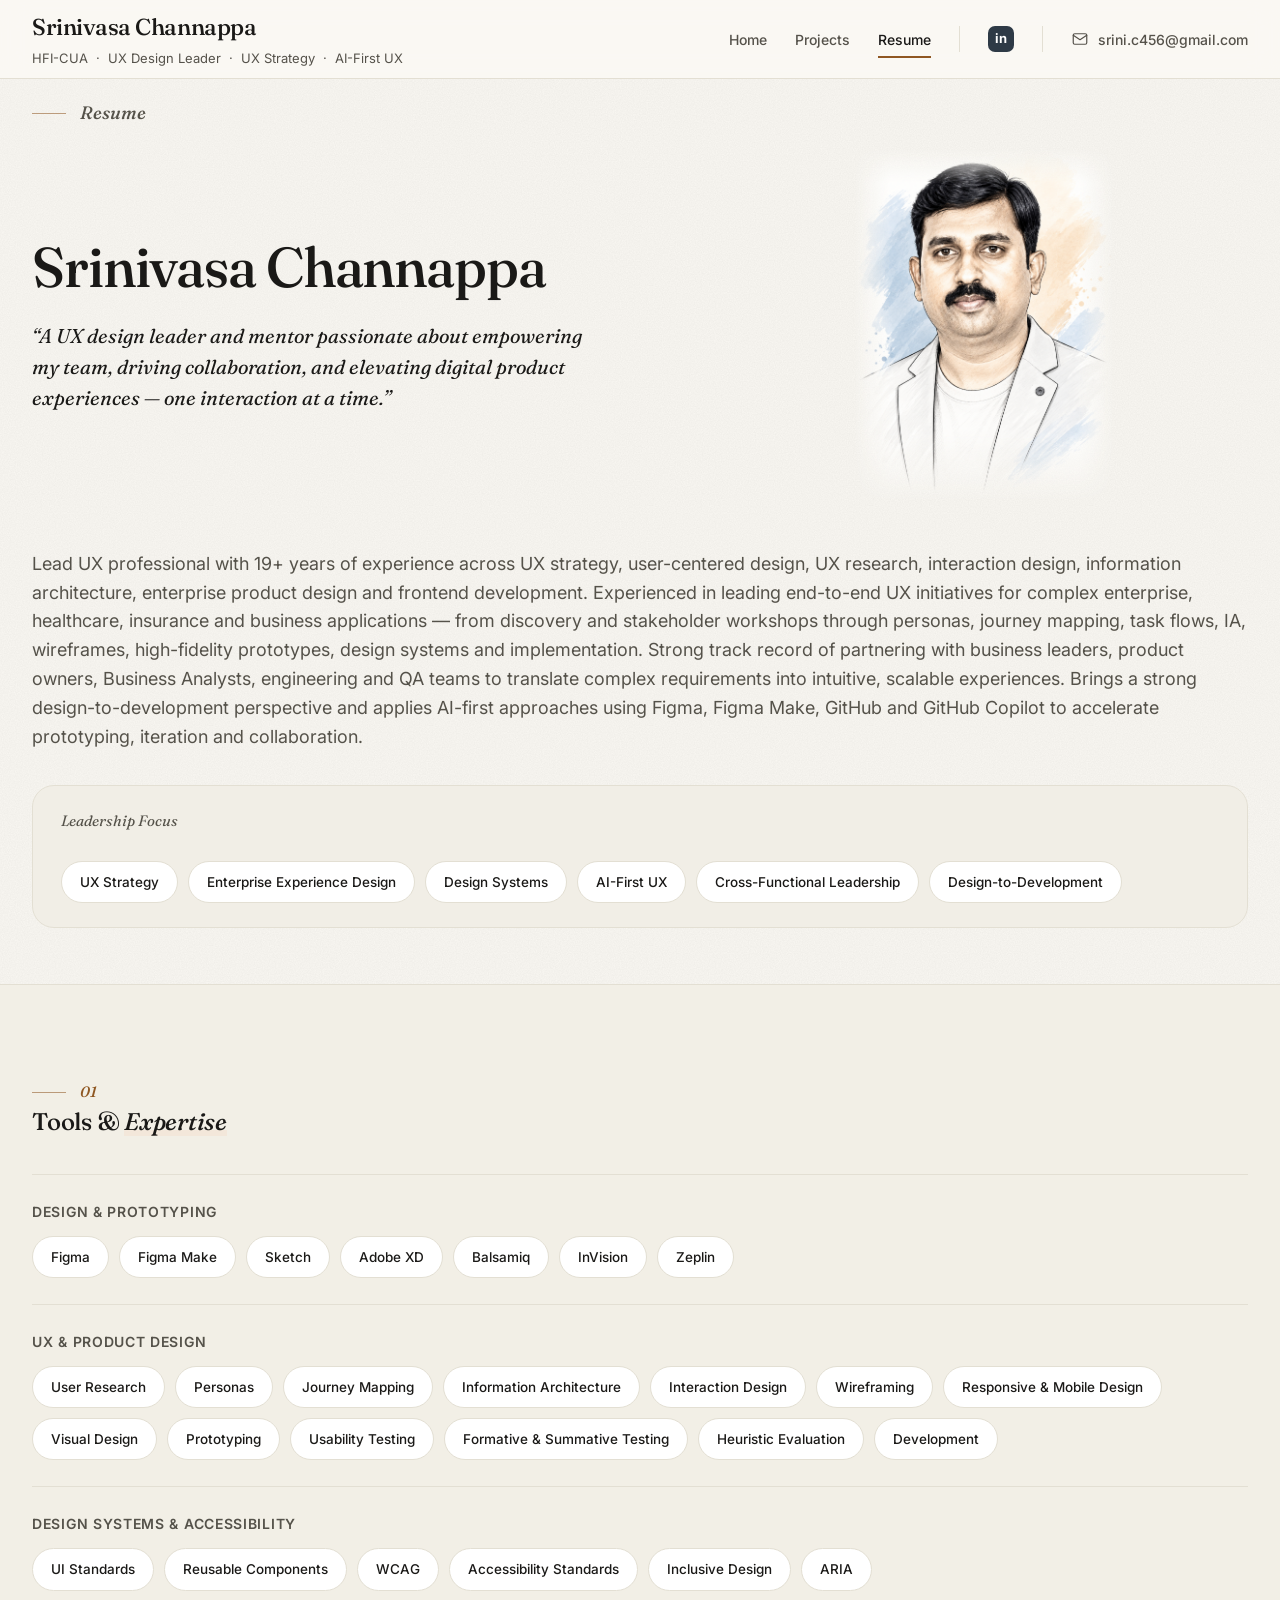
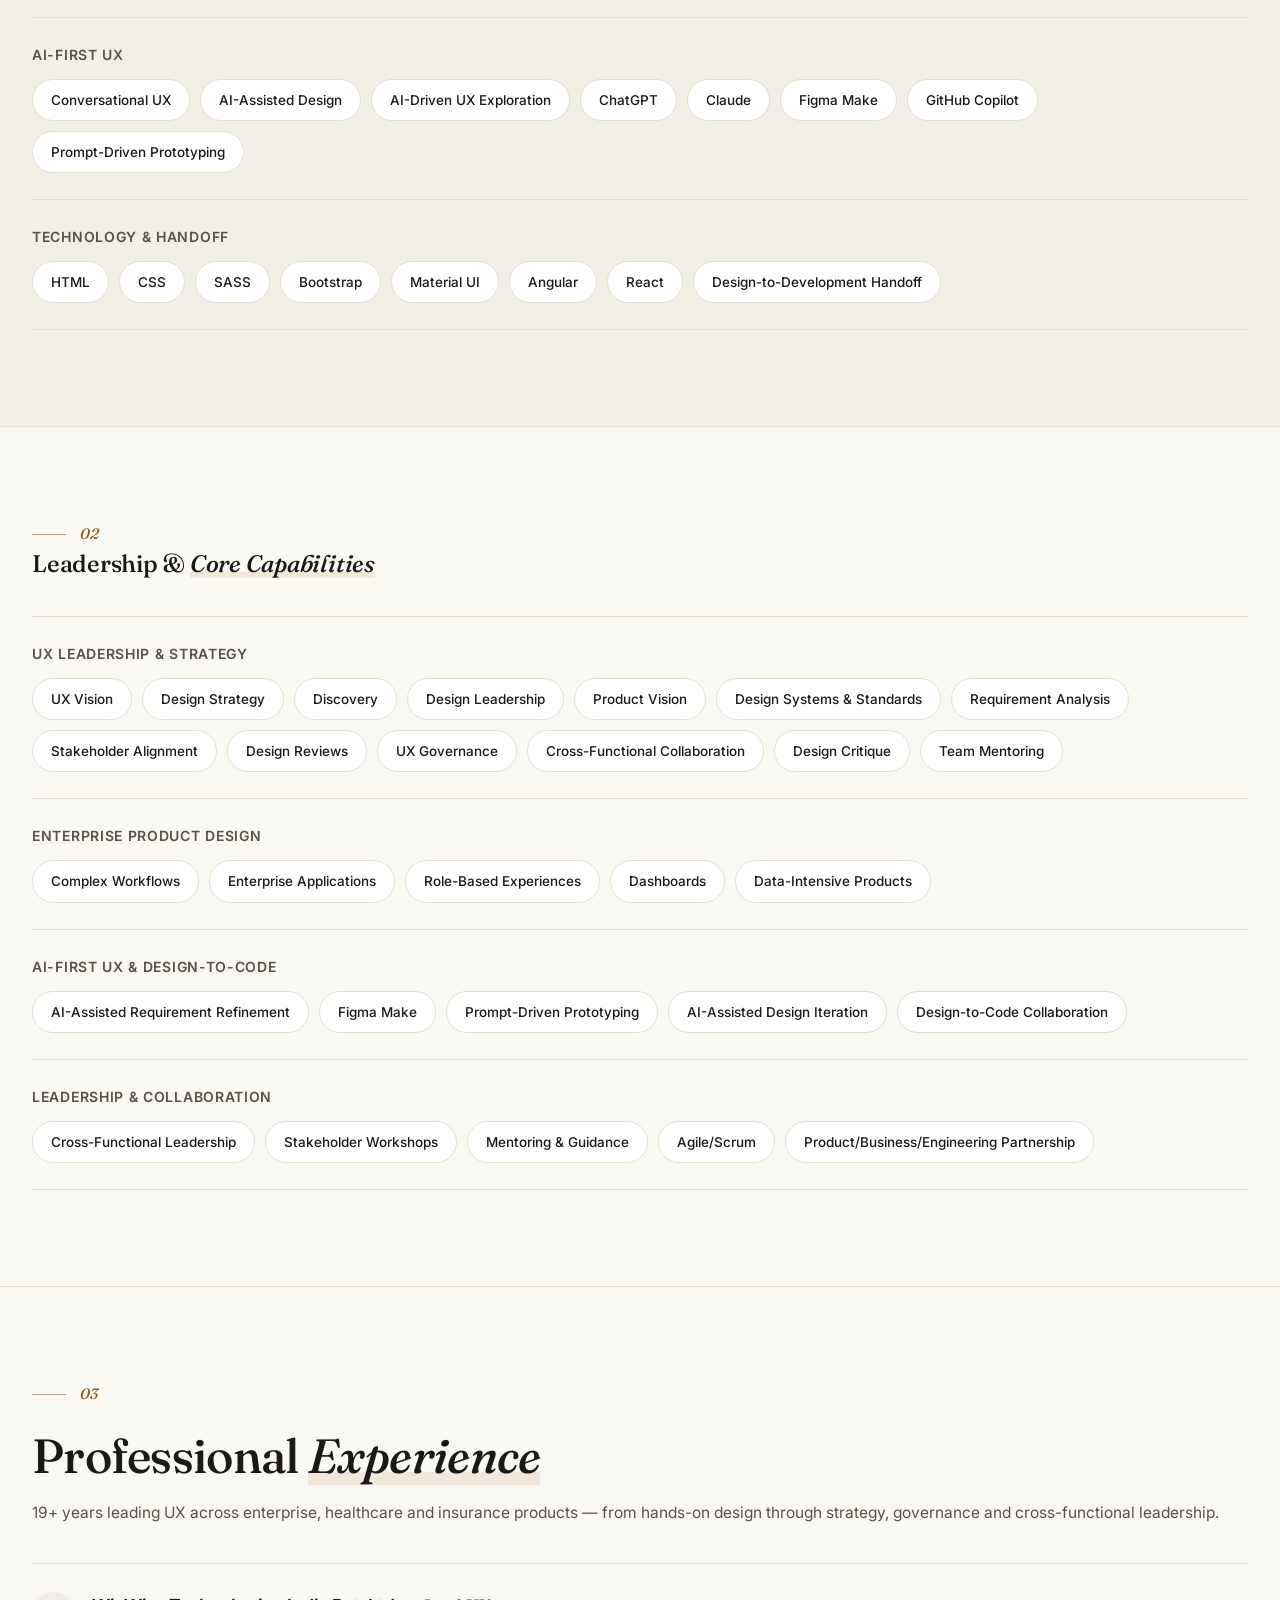
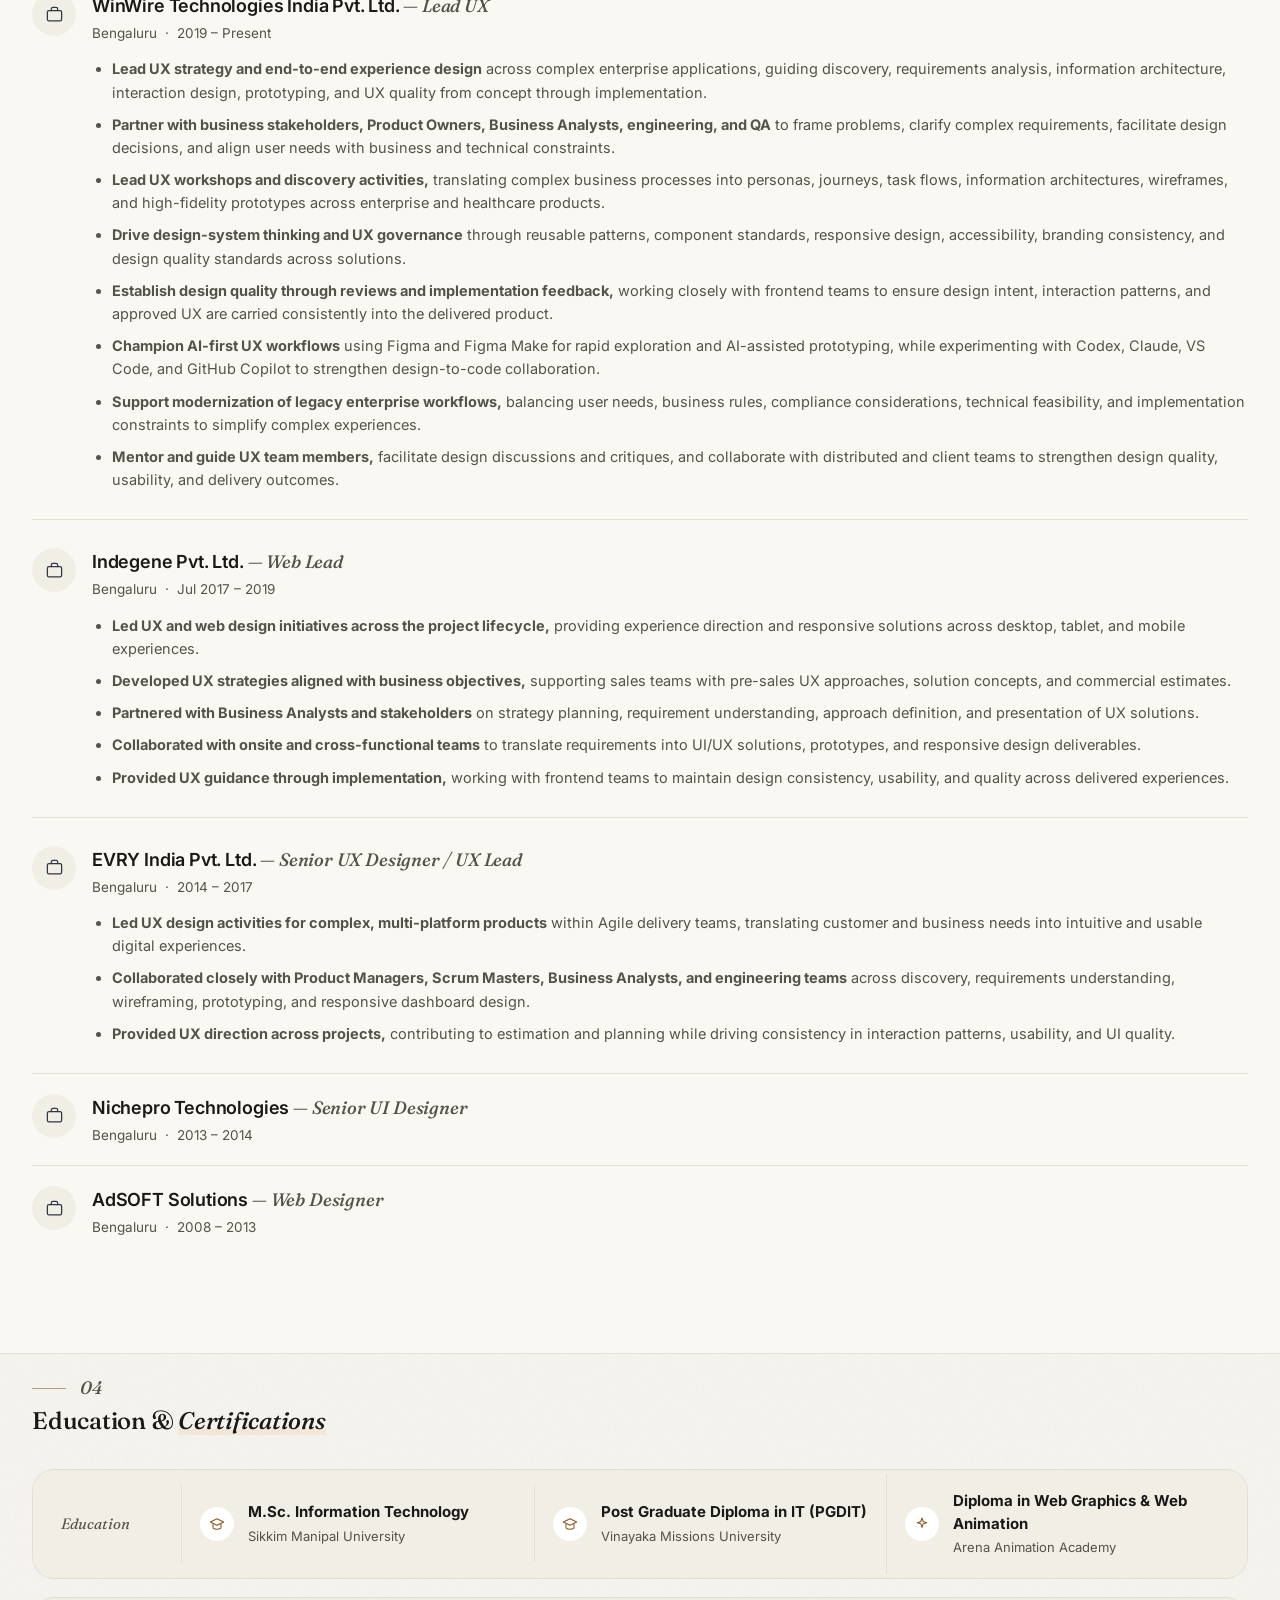
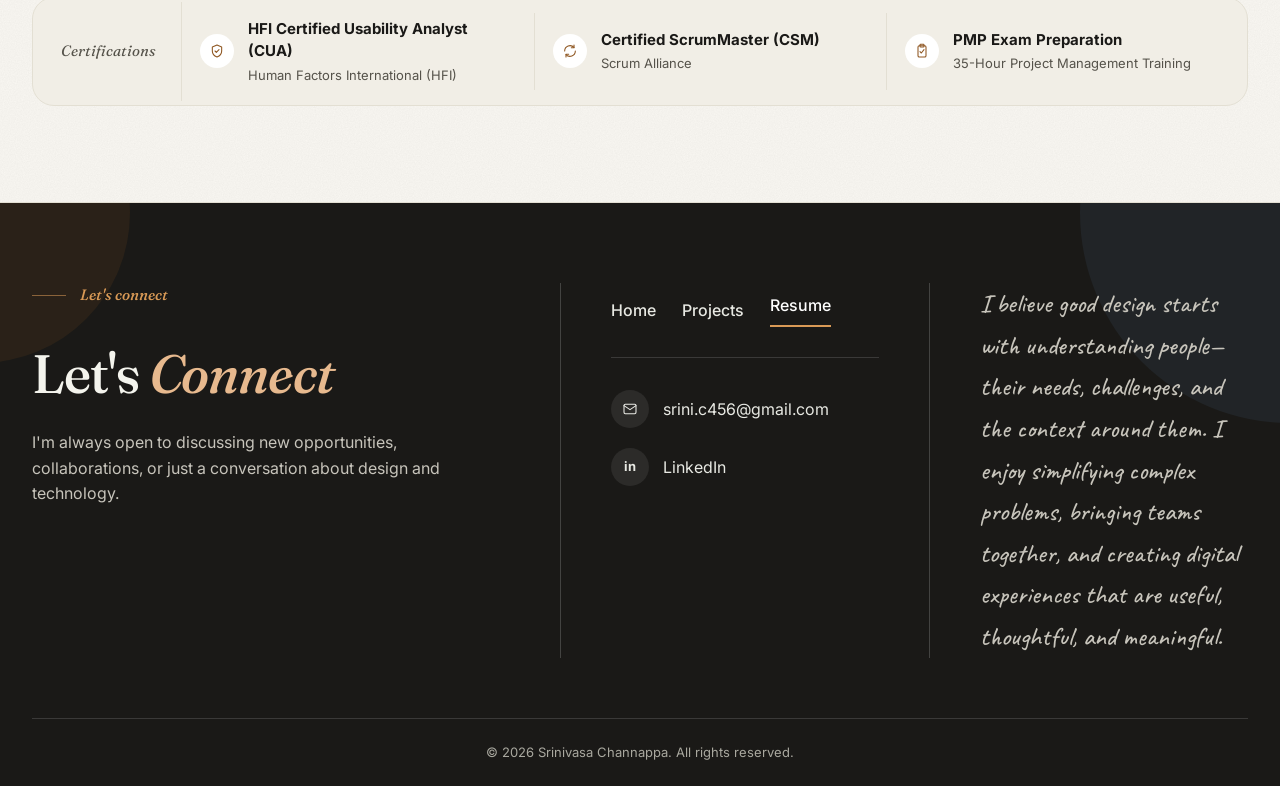
==== commit bfc60060: "pdf button removed" ====
--- a/resume.html
+++ b/resume.html
@@ -71,10 +71,6 @@
         <div>
           <h1>Srinivasa Channappa</h1>
           <p class="resume-quote">&ldquo;A UX design leader and mentor passionate about empowering my team, driving collaboration, and elevating digital product experiences &mdash; one interaction at a time.&rdquo;</p>
-          <div class="hero-actions">
-            <a class="btn btn-dark" href="assets/Srinivasa-Channappa-Resume.pdf" download>Download PDF <svg class="icon" aria-hidden="true"><use href="#icon-download"/></svg></a>
-            <a class="text-link" href="index.html">Back to portfolio</a>
-          </div>
         </div>
         <div class="resume-portrait-wrap">
           <div class="resume-portrait" role="img" aria-label="Portrait of Srinivasa Channappa">
--- a/styles.css
+++ b/styles.css
@@ -303,7 +303,7 @@
 .resume-hero-grid{grid-template-columns:1.1fr .9fr;min-height:auto;gap:44px;margin-top:20px}
 .resume-hero-grid h1{margin:0 0 22px}
 .resume-quote{font-family:'Fraunces',serif;font-style:italic;font-size:21px;line-height:1.55;color:var(--ink);margin:0 0 30px;max-width:560px}
-.resume-hero .resume-quote{font-size:20px;line-height:1.55;color:var(--ink);margin:0 0 30px;max-width:560px}
+.resume-hero .resume-quote{font-size:20px;line-height:1.55;color:var(--ink);margin:0;max-width:560px}
 .resume-portrait-wrap{display:flex;justify-content:center}
 .resume-portrait{width:260px;max-width:100%}
 /* Feathered edges: fade all four sides to transparent and multiply the off-white paper into the page background */
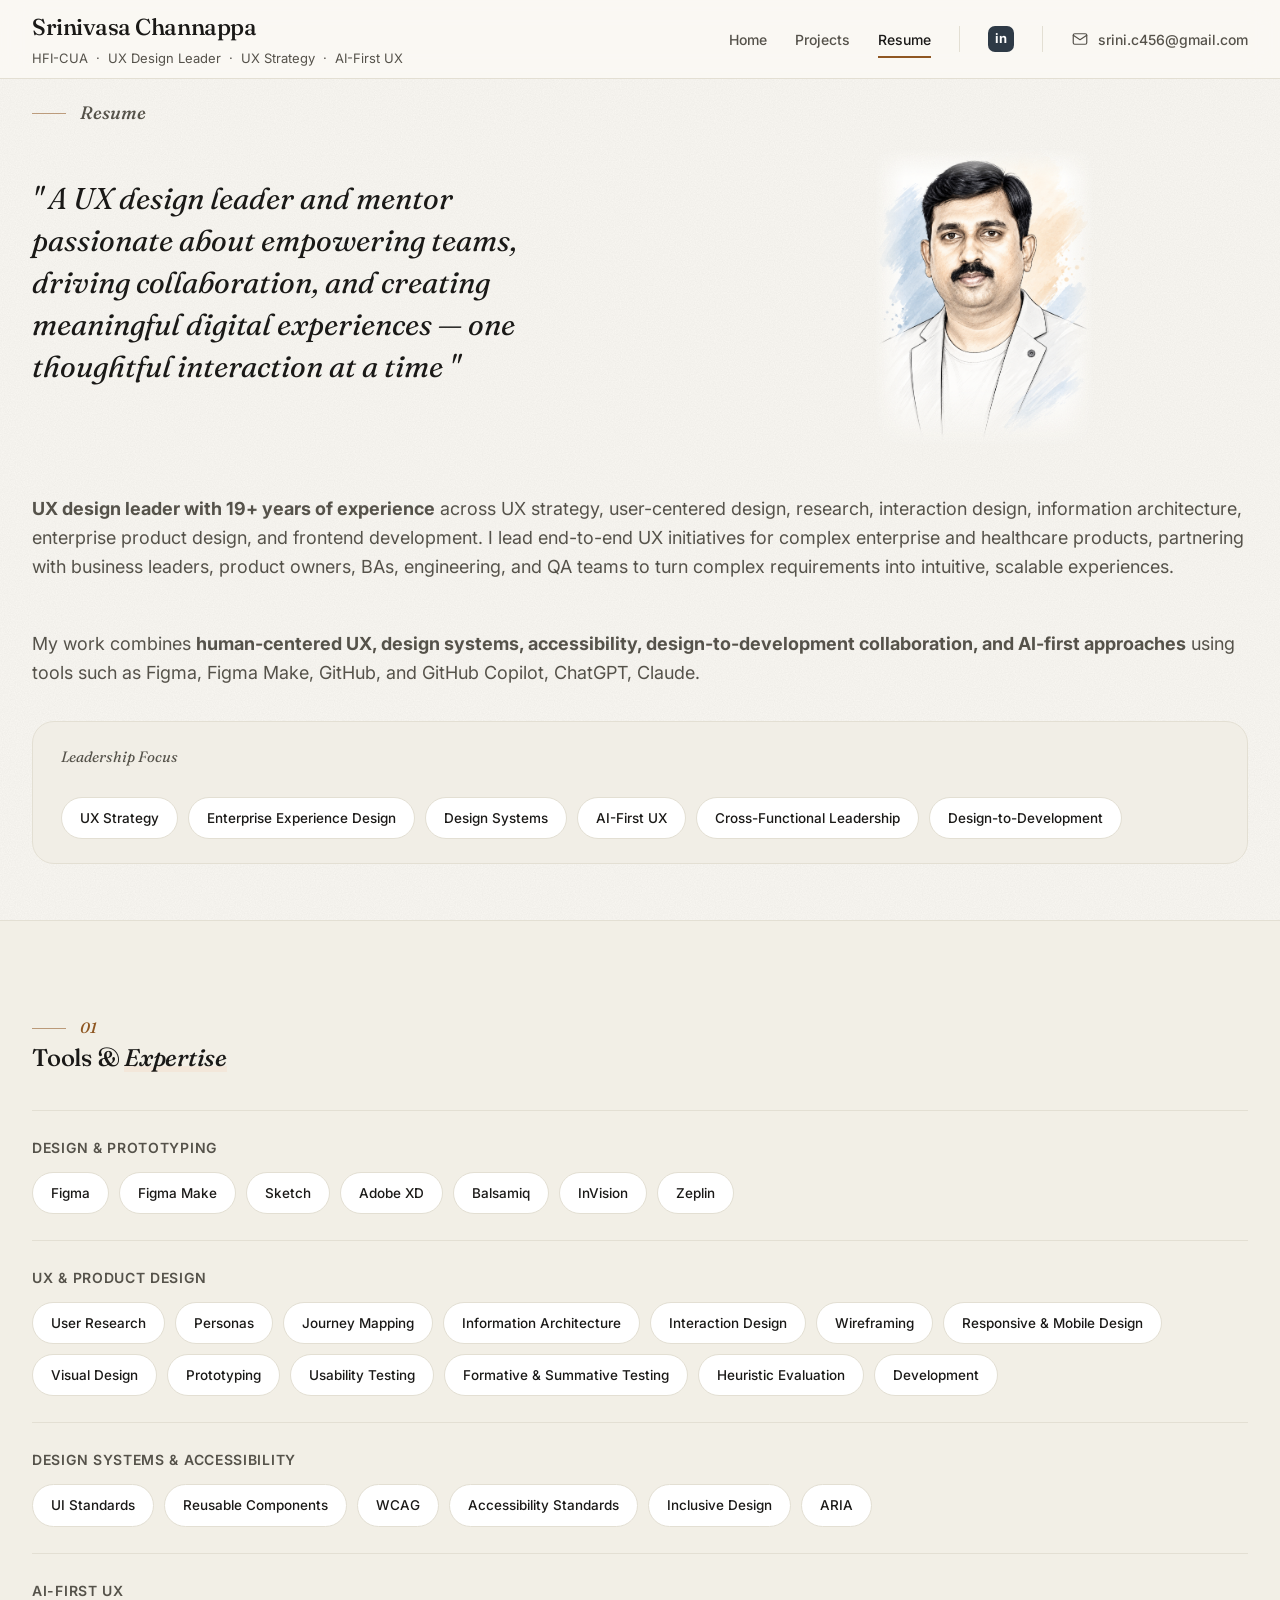
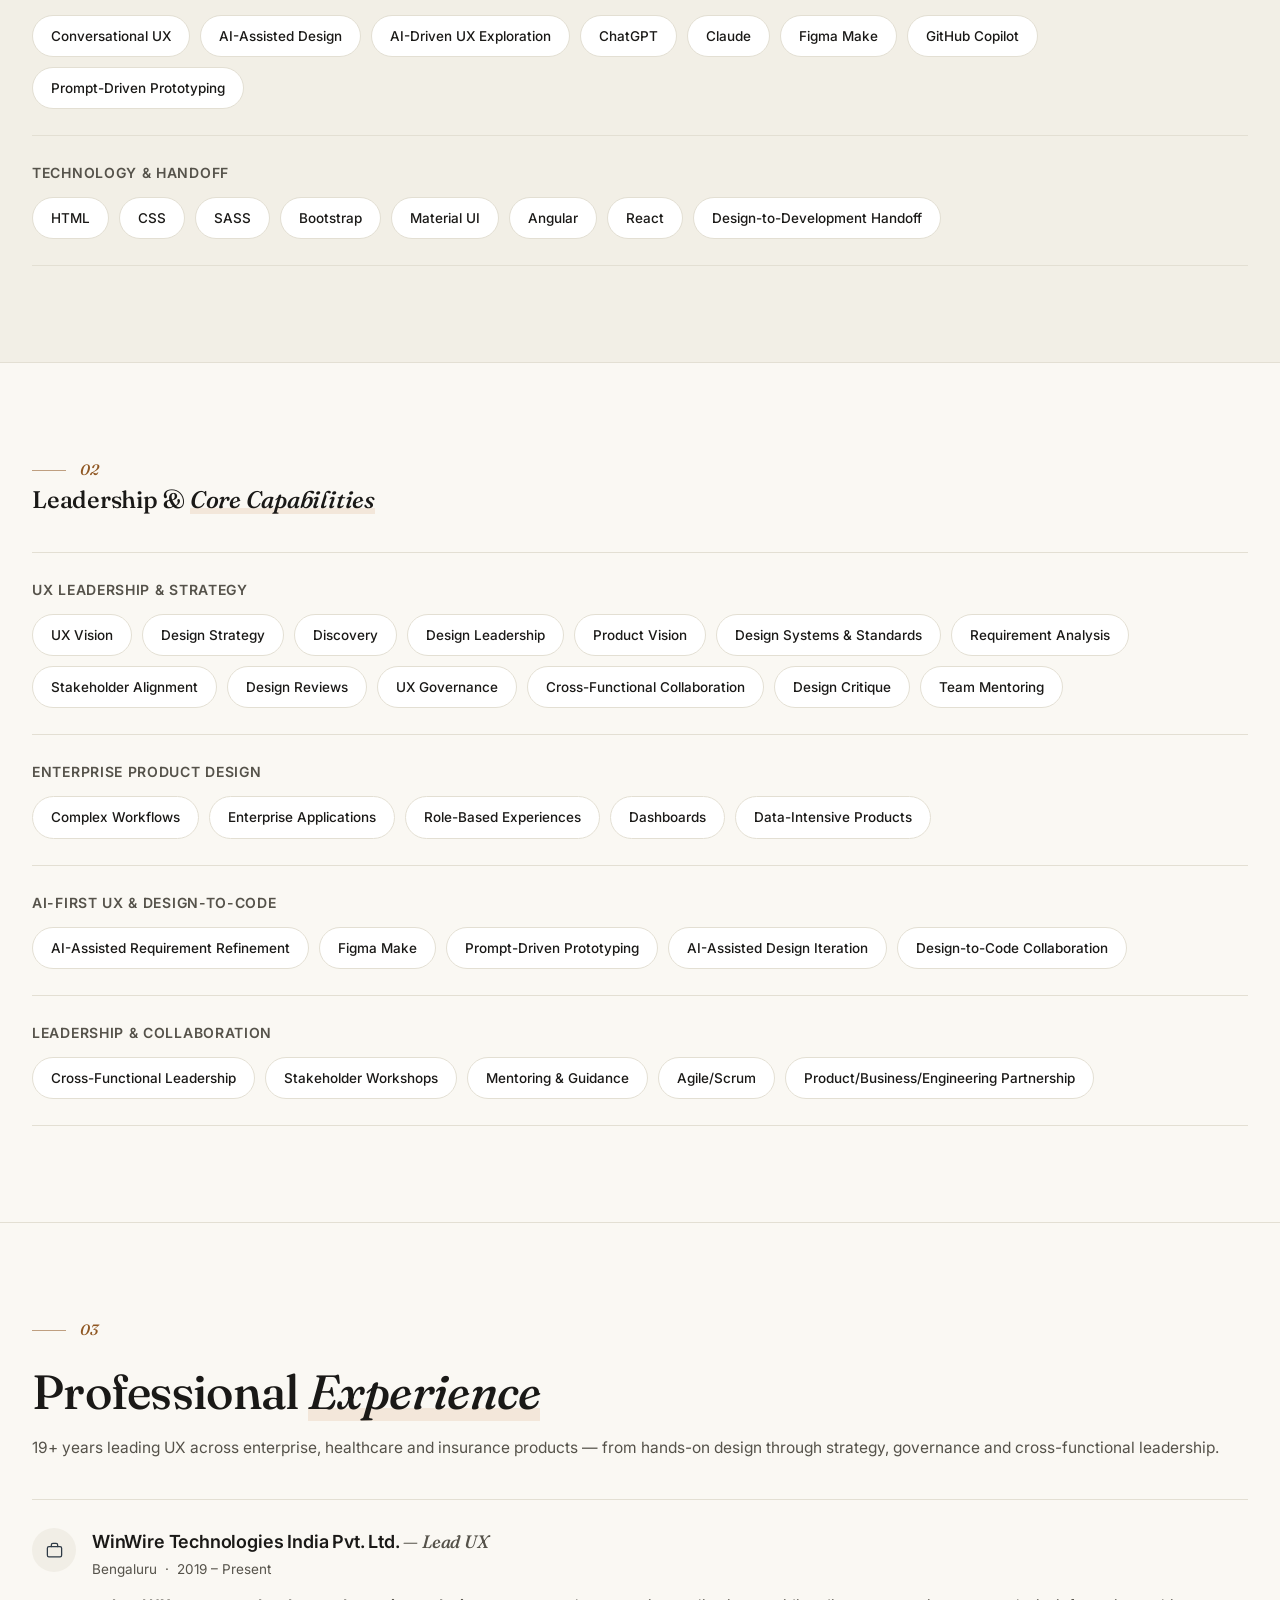
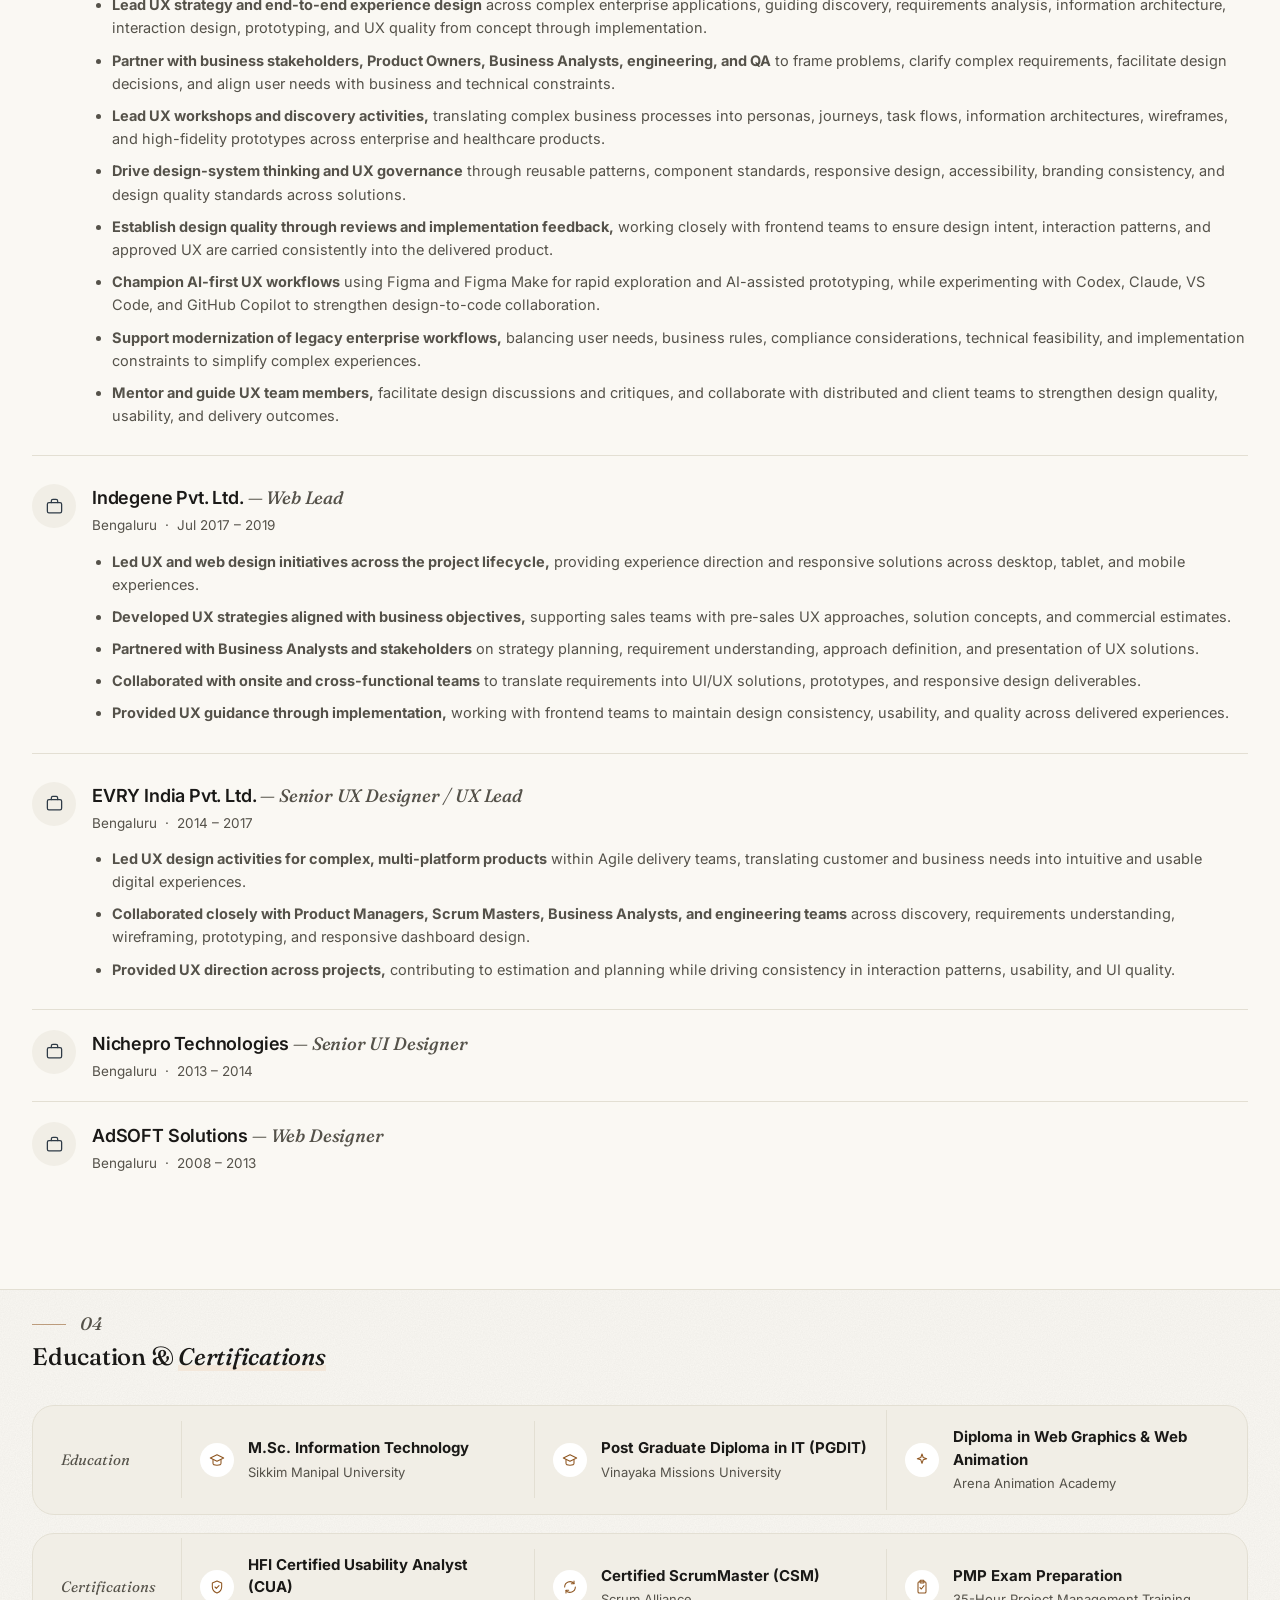
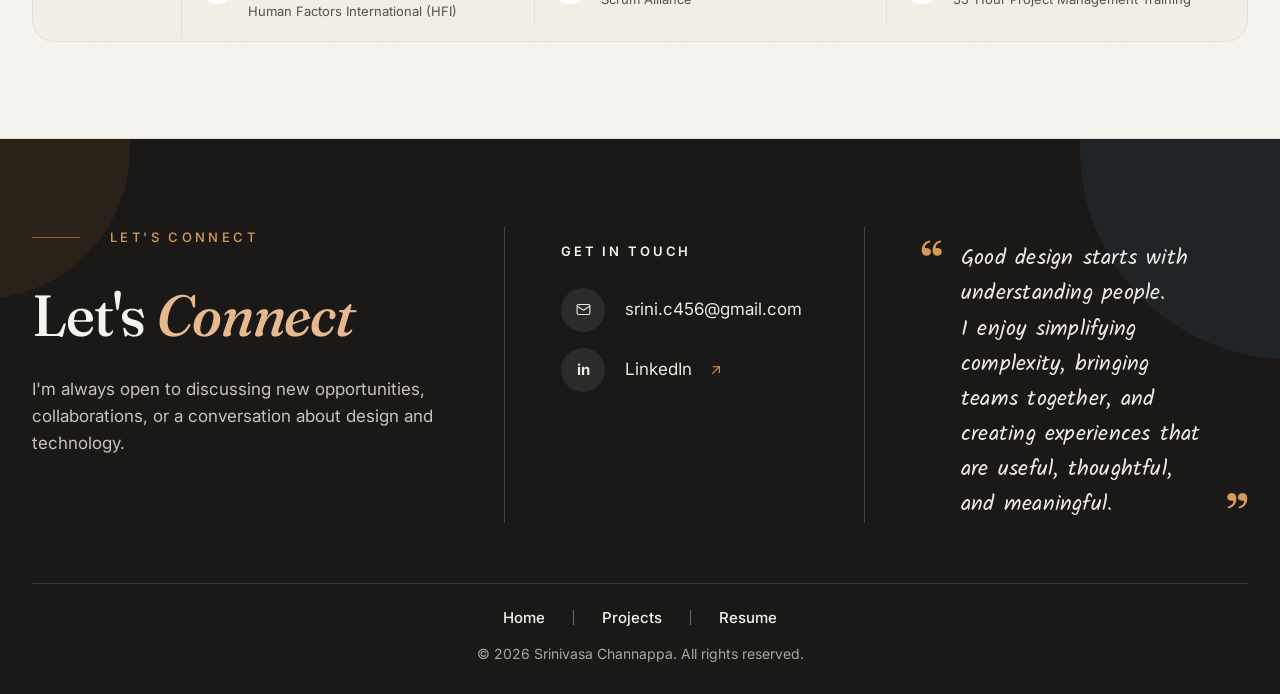
==== commit 675911f4: "updated changes" ====
--- a/resume.html
+++ b/resume.html
@@ -7,8 +7,8 @@
   <title>Resume | Srinivasa Channappa</title>
   <link rel="preconnect" href="https://fonts.googleapis.com">
   <link rel="preconnect" href="https://fonts.gstatic.com" crossorigin>
-  <link href="https://fonts.googleapis.com/css2?family=Fraunces:ital,opsz,wght@0,9..144,400;0,9..144,500;0,9..144,600;1,9..144,500&family=Inter:wght@400;500;600;700&family=Caveat:wght@500;600&display=swap" rel="stylesheet">
-  <link rel="stylesheet" href="styles.css?v=4" />
+  <link href="https://fonts.googleapis.com/css2?family=Fraunces:ital,opsz,wght@0,9..144,400;0,9..144,500;0,9..144,600;1,9..144,300;1,9..144,500&family=Inter:wght@400;500;600;700&family=Kalam:wght@300;400&display=swap" rel="stylesheet">
+  <link rel="stylesheet" href="styles.css?v=8" />
 </head>
 <body id="top">
 
@@ -69,8 +69,7 @@
       <p class="section-number"><span aria-hidden="true"></span>Resume</p>
       <div class="hero-grid resume-hero-grid">
         <div>
-          <h1>Srinivasa Channappa</h1>
-          <p class="resume-quote">&ldquo;A UX design leader and mentor passionate about empowering my team, driving collaboration, and elevating digital product experiences &mdash; one interaction at a time.&rdquo;</p>
+           <p class="resume-quote">" A UX design leader and mentor passionate about empowering teams, driving collaboration, and creating meaningful digital experiences — one thoughtful interaction at a time "</p>
         </div>
         <div class="resume-portrait-wrap">
           <div class="resume-portrait" role="img" aria-label="Portrait of Srinivasa Channappa">
@@ -78,8 +77,8 @@
           </div>
         </div>
       </div>
-      <p class="resume-lede">Lead UX professional with 19+ years of experience across UX strategy, user-centered design, UX research, interaction design, information architecture, enterprise product design and frontend development. Experienced in leading end-to-end UX initiatives for complex enterprise, healthcare, insurance and business applications &mdash; from discovery and stakeholder workshops through personas, journey mapping, task flows, IA, wireframes, high-fidelity prototypes, design systems and implementation. Strong track record of partnering with business leaders, product owners, Business Analysts, engineering and QA teams to translate complex requirements into intuitive, scalable experiences. Brings a strong design-to-development perspective and applies AI-first approaches using Figma, Figma Make, GitHub and GitHub Copilot to accelerate prototyping, iteration and collaboration.</p>
-
+      <p class="resume-lede"><strong>UX design leader with 19+ years of experience</strong> across UX strategy, user-centered design, research, interaction design, information architecture, enterprise product design, and frontend development. I lead end-to-end UX initiatives for complex enterprise and healthcare products, partnering with business leaders, product owners, BAs, engineering, and QA teams to turn complex requirements into intuitive, scalable experiences.</p>
+      <p class="resume-lede">My work combines <strong>human-centered UX, design systems, accessibility, design-to-development collaboration, and AI-first approaches</strong> using tools such as Figma, Figma Make, GitHub, and GitHub Copilot, ChatGPT, Claude.</p>
       <div class="leadership-focus">
         <span class="focus-title">Leadership Focus</span>
         <div class="tag-cloud focus-cloud">
@@ -267,26 +266,29 @@
     <div class="footer-copy">
       <p class="eyebrow"><span aria-hidden="true"></span>Let's connect</p>
       <h2>Let's <em class="hl">Connect</em></h2>
-      <p>I'm always open to discussing new opportunities, collaborations, or just a conversation about design and technology.</p>
+      <p>I'm always open to discussing new opportunities, collaborations, or a conversation about design and technology.</p>
     </div>
     <div class="footer-contact">
-      <nav class="footer-links" aria-label="Footer">
-        <a href="index.html">Home</a><a href="index.html#work">Projects</a><a class="active" href="resume.html" aria-current="page">Resume</a>
-      </nav>
+      <p class="footer-label">Get in touch</p>
       <a href="mailto:srini.c456@gmail.com"><span class="footer-icon"><svg class="icon" aria-hidden="true"><use href="#icon-mail"/></svg></span> srini.c456@gmail.com</a>
-      <a href="https://www.linkedin.com/" target="_blank" rel="noopener"><span class="footer-icon" aria-hidden="true">in</span> LinkedIn</a>
+      <a href="https://www.linkedin.com/" target="_blank" rel="noopener"><span class="footer-icon" aria-hidden="true">in</span> LinkedIn <svg class="icon ext-arrow" viewBox="0 0 24 24" aria-hidden="true"><line x1="7" y1="17" x2="17" y2="7"/><polyline points="8,7 17,7 17,16"/></svg></a>
     </div>
     <div class="footer-note">
-      <p class="handwritten">I believe good design starts with understanding people&mdash;their needs, challenges, and the context around them. I enjoy simplifying complex problems, bringing teams together, and creating digital experiences that are useful, thoughtful, and meaningful.</p>
+      <blockquote class="footer-quote">
+        <p>Good design starts with understanding people.<br>I enjoy simplifying complexity, bringing teams together, and creating experiences that are useful, thoughtful, and meaningful.</p>
+      </blockquote>
     </div>
   </div>
   <div class="container footer-bottom">
+    <nav class="footer-links" aria-label="Footer">
+      <a href="index.html">Home</a><a href="index.html#work">Projects</a><a class="active" href="resume.html" aria-current="page">Resume</a>
+    </nav>
     <span>© 2026 Srinivasa Channappa. All rights reserved.</span>
   </div>
 </footer>
 
 <button class="to-top" id="toTop" aria-label="Scroll back to top"><svg class="icon" aria-hidden="true"><use href="#icon-arrow-up"/></svg></button>
 <div class="toast" id="toast" role="status" aria-live="polite"></div>
-<script src="script.js?v=4"></script>
+<script src="script.js?v=8"></script>
 </body>
 </html>
--- a/styles.css
+++ b/styles.css
@@ -148,9 +148,41 @@
 .cap:hover .icon-badge{background:var(--brand);color:#fff}
 .cap:hover .icon-badge-ai{background:var(--accent);color:#fff}
 .cap-1{top:30px;left:16px}.cap-2{top:70px;right:0}.cap-3{top:260px;right:-10px}.cap-4{top:265px;left:-28px}.cap-5{bottom:18px;left:50%;--tx:-50%}
+
+/* Keyword click → white mask sweeps over the portrait from the clicked keyword's side,
+   then the title/description fade up. Layered on top of the existing hover effects. */
+.cap{cursor:pointer}
+.cap:focus-visible{outline:2px solid var(--accent);outline-offset:3px}
+.cap.is-active{border-color:var(--accent)}
+.portrait-ring{position:relative}
+.portrait-info{
+  position:absolute;inset:0;z-index:2;background:var(--surface);border-radius:50%;
+  display:grid;place-items:center;text-align:center;cursor:default;
+  --ox:50%;--oy:50%;clip-path:circle(0% at var(--ox) var(--oy));visibility:hidden;
+  transition:clip-path .6s cubic-bezier(.65,0,.35,1),visibility 0s linear .6s;
+}
+.portrait-info.open{clip-path:circle(150% at var(--ox) var(--oy));visibility:visible;transition:clip-path .7s cubic-bezier(.65,0,.35,1),visibility 0s}
+.portrait-info-body{padding:0 17%;opacity:0;transform:translateY(10px);transition:opacity .25s ease,transform .25s ease}
+.portrait-info.open .portrait-info-body{opacity:1;transform:none;transition:opacity .45s ease .3s,transform .45s var(--ease) .3s}
+.portrait-info.open .portrait-info-body.swap{animation:infoSwap .45s var(--ease)}
+@keyframes infoSwap{from{opacity:0;transform:translateY(10px)}to{opacity:1;transform:none}}
+.portrait-info-body .icon-badge{margin:0 auto 12px;background:var(--brand);color:#fff}
+.portrait-info-body .icon-badge-ai{background:var(--accent);color:#fff}
+.portrait-info h3{font-family:'Fraunces',serif;font-weight:500;font-size:21px;line-height:1.2;margin:0 0 10px;color:var(--ink)}
+.portrait-info p{font-size:14px;line-height:1.55;color:var(--ink-2);margin:0}
+/* Close sits just inside the circle's top-right edge */
+.portrait-info-close{
+  position:absolute;top:15%;right:17%;width:34px;height:34px;border-radius:50%;border:1px solid var(--line);
+  background:var(--surface);color:var(--ink);display:grid;place-items:center;cursor:pointer;padding:0;
+  transition:background .2s ease,color .2s ease,transform .2s ease;
+}
+.portrait-info-close:hover,.portrait-info-close:focus-visible{background:var(--ink);color:#fff;transform:rotate(90deg)}
+.portrait-info-close .icon{width:15px;height:15px}
 @media(prefers-reduced-motion:reduce){
   .hero-visual [data-depth],.portrait-ring,.orbit,.cap,.reveal,.btn,.cap-card,.project-card{transition:none!important}
   .portrait-ring:hover,.portrait-ring:focus-visible{transform:none}
+  .portrait-info,.portrait-info.open,.portrait-info-body,.portrait-info.open .portrait-info-body,.portrait-info-close{transition:none!important}
+  .portrait-info-body.swap{animation:none!important}
 }
 
 .stats-row{display:grid;grid-template-columns:repeat(4,1fr);border-top:1px solid var(--line);border-bottom:1px solid var(--line);margin-top:26px}
@@ -253,22 +285,33 @@
 .footer:before,.footer:after{content:"";position:absolute;border-radius:50%;background:rgba(143,87,34,.14);pointer-events:none}
 .footer:before{width:300px;height:300px;left:-170px;top:-140px}
 .footer:after{width:420px;height:420px;right:-220px;top:-200px;background:rgba(46,58,70,.35)}
-.footer-main{position:relative;z-index:1;display:grid;grid-template-columns:1.2fr .8fr .8fr;gap:50px;padding:80px 0 60px}
-.footer .eyebrow{color:#d99a56}
+/* Footer — three columns (intro · contact · quote) split by hairlines, then centered nav + copyright */
+.footer-main{position:relative;z-index:1;display:grid;grid-template-columns:1.3fr .95fr 1.2fr;gap:56px;padding:88px 0 60px}
+.footer .eyebrow{color:#d99a56;font-family:'Inter',sans-serif;font-style:normal;font-weight:500;font-size:13px;letter-spacing:.26em;text-transform:uppercase;gap:30px}
+.footer .eyebrow span{width:48px}
 .footer .eyebrow span{background:#d99a56}
-.footer h2{font-size:54px;letter-spacing:-.02em;margin:26px 0 14px;font-weight:500}
+.footer h2{font-size:58px;letter-spacing:-.02em;margin:24px 0 14px;font-weight:500}
 .footer p{color:var(--footer-ink-2);line-height:1.6;max-width:540px}
-.footer-contact,.footer-note{border-left:1px solid rgba(255,255,255,.18);padding-left:50px;display:flex;flex-direction:column;justify-content:flex-start}
-.footer-links{display:flex;gap:26px;margin-bottom:22px;padding-bottom:20px;border-bottom:1px solid rgba(255,255,255,.14)}
-.footer-links a{color:var(--footer-ink-2);font-weight:500}
-.footer-links a:hover{color:#fff}
-.footer-links a.active{color:#fff;border-bottom:2px solid #d99a56;padding-bottom:8px}
-.footer-contact a{display:flex;align-items:center;gap:14px;margin:10px 0;color:#e8e9e3}
+.footer-copy p:last-child{font-size:17px}
+.footer-contact,.footer-note{border-left:1px solid rgba(255,255,255,.18);padding-left:56px;display:flex;flex-direction:column;justify-content:flex-start}
+.footer .footer-label{font-size:13px;font-weight:600;letter-spacing:.22em;text-transform:uppercase;color:#f4f4ed;margin:14px 0 18px}
+.footer-contact a{display:flex;align-items:center;gap:20px;margin:8px 0;color:#e8e9e3;font-size:17px}
 .footer-contact a:hover{color:#fff}
-.footer-icon{width:38px;height:38px;border-radius:50%;background:rgba(255,255,255,.08);display:grid;place-items:center;font-weight:700;font-size:13px}
-.footer-icon .icon{width:16px;height:16px}
-.handwritten{font-family:'Caveat',cursive;font-size:26px;line-height:1.45;color:#e8e6de;margin:0;font-weight:500}
-.footer-bottom{position:relative;z-index:1;border-top:1px solid rgba(255,255,255,.14);padding:24px 0;display:flex;justify-content:center;text-align:center;color:#a9a89f;font-size:13px}
+.footer-icon{width:44px;height:44px;border-radius:50%;background:rgba(255,255,255,.08);display:grid;place-items:center;font-weight:700;font-size:15px}
+.footer-icon .icon{width:17px;height:17px}
+.footer-contact .ext-arrow{width:16px;height:16px;color:#d99a56;margin-left:-4px}
+/* Quote with oversized accent marks hung outside the text */
+.footer-quote{position:relative;margin:14px 0 0;padding:0 36px 0 40px}
+.footer-quote::before,.footer-quote::after{font-family:'Fraunces',serif;font-weight:700;font-size:44px;line-height:1;color:#d99a56;position:absolute}
+.footer-quote::before{content:"\201C";left:0;top:-4px}
+.footer-quote::after{content:"\201D";right:0;bottom:-10px}
+/* Handwritten but legible: Kalam keeps its letterforms open at reading size */
+.footer .footer-quote p{font-family:'Kalam','Segoe Print','Bradley Hand',cursive;font-weight:400;font-size:22px;line-height:1.6;letter-spacing:.01em;color:#ece9e0;margin:0;max-width:none}
+.footer-bottom{position:relative;z-index:1;border-top:1px solid rgba(255,255,255,.14);padding:26px 0 30px;display:flex;flex-direction:column;align-items:center;gap:18px;text-align:center;color:#a9a89f;font-size:14px}
+.footer-links{display:flex;align-items:center;justify-content:center;flex-wrap:wrap}
+.footer-links a{color:#f4f4ed;font-weight:500;font-size:15px;padding:0 28px;line-height:1}
+.footer-links a + a{border-left:1px solid rgba(255,255,255,.35)}
+.footer-links a:hover{color:#d99a56}
 
 .toast{position:fixed;left:50%;bottom:24px;transform:translate(-50%,20px);background:var(--ink);color:#fff;padding:12px 18px;border-radius:999px;font-size:13px;opacity:0;pointer-events:none;transition:.25s;z-index:300}
 .toast.show{opacity:1;transform:translate(-50%,0)}
@@ -303,9 +346,9 @@
 .resume-hero-grid{grid-template-columns:1.1fr .9fr;min-height:auto;gap:44px;margin-top:20px}
 .resume-hero-grid h1{margin:0 0 22px}
 .resume-quote{font-family:'Fraunces',serif;font-style:italic;font-size:21px;line-height:1.55;color:var(--ink);margin:0 0 30px;max-width:560px}
-.resume-hero .resume-quote{font-size:20px;line-height:1.55;color:var(--ink);margin:0;max-width:560px}
+.resume-hero .resume-quote{font-size:30px;line-height:1.4;color:var(--ink);margin:0 0 30px;max-width:560px}
 .resume-portrait-wrap{display:flex;justify-content:center}
-.resume-portrait{width:260px;max-width:100%}
+.resume-portrait{width:220px;max-width:100%}
 /* Feathered edges: fade all four sides to transparent and multiply the off-white paper into the page background */
 .resume-portrait img{
   display:block;width:100%;height:auto;mix-blend-mode:multiply;
@@ -369,11 +412,12 @@
   .section-grid{grid-template-columns:1fr;gap:45px}
   .project-grid{grid-template-columns:1fr 1fr}
   .footer-main{grid-template-columns:1fr 1fr}.footer-copy{grid-column:1/-1}.footer-contact,.footer-note{border-left:0;padding-left:0}
+  .footer-quote{margin-top:0}
   .resume-capability-grid{grid-template-columns:1fr 1fr}
   .highlight-grid{grid-template-columns:1fr}
   .tool-groups{grid-template-columns:1fr}
-  .resume-portrait{width:220px}
-  .resume-hero .resume-quote{font-size:19px}
+  .resume-portrait{width:190px}
+  .resume-hero .resume-quote{font-size:26px}
 }
 @media(max-width:760px){
   .container{width:min(var(--max),calc(100% - 32px))}
@@ -387,6 +431,9 @@
   .hero h1{font-size:38px}.hero p{font-size:16px}
   .hero-visual{height:390px;min-height:390px}
   .portrait-ring{width:260px;height:260px}
+  .portrait-info-body{padding:0 14%}.portrait-info-body .icon-badge{margin-bottom:8px}
+  .portrait-info h3{font-size:17px;margin-bottom:6px}.portrait-info p{font-size:12.5px;line-height:1.45}
+  .portrait-info-close{width:30px;height:30px;top:14%;right:16%}
   .orbit-a{width:350px;height:350px}.orbit-b{width:300px;height:300px}
   .cap{font-size:12px;padding:7px 10px 7px 7px}
   .icon-badge{width:32px;height:32px}
@@ -407,7 +454,9 @@
   .footer-main{grid-template-columns:1fr;gap:32px;padding:56px 0 40px}
   .footer h2{font-size:42px}
   .footer-contact,.footer-note{border-left:0;padding-left:0;border-top:1px solid rgba(255,255,255,.16);padding-top:26px}
-  .handwritten{font-size:23px}
+  .footer .footer-quote p{font-size:19px}
+  .footer-links a{padding:0 18px}
+  .footer .footer-label{margin-top:0}
   .hero-actions{flex-wrap:wrap}
   .resume-capability-grid{grid-template-columns:1fr}
   .exp-head{gap:12px}
@@ -415,8 +464,8 @@
   .exp-entry > ul{margin-left:0;margin-top:12px}
   .credentials-edu{grid-template-columns:1fr}
   .credentials-3{grid-template-columns:1fr}
-  .resume-portrait{width:200px}
-  .resume-hero .resume-quote{font-size:18px}
+  .resume-portrait{width:170px}
+  .resume-hero .resume-quote{font-size:22px}
   .leadership-focus{padding:20px}
 }
 
